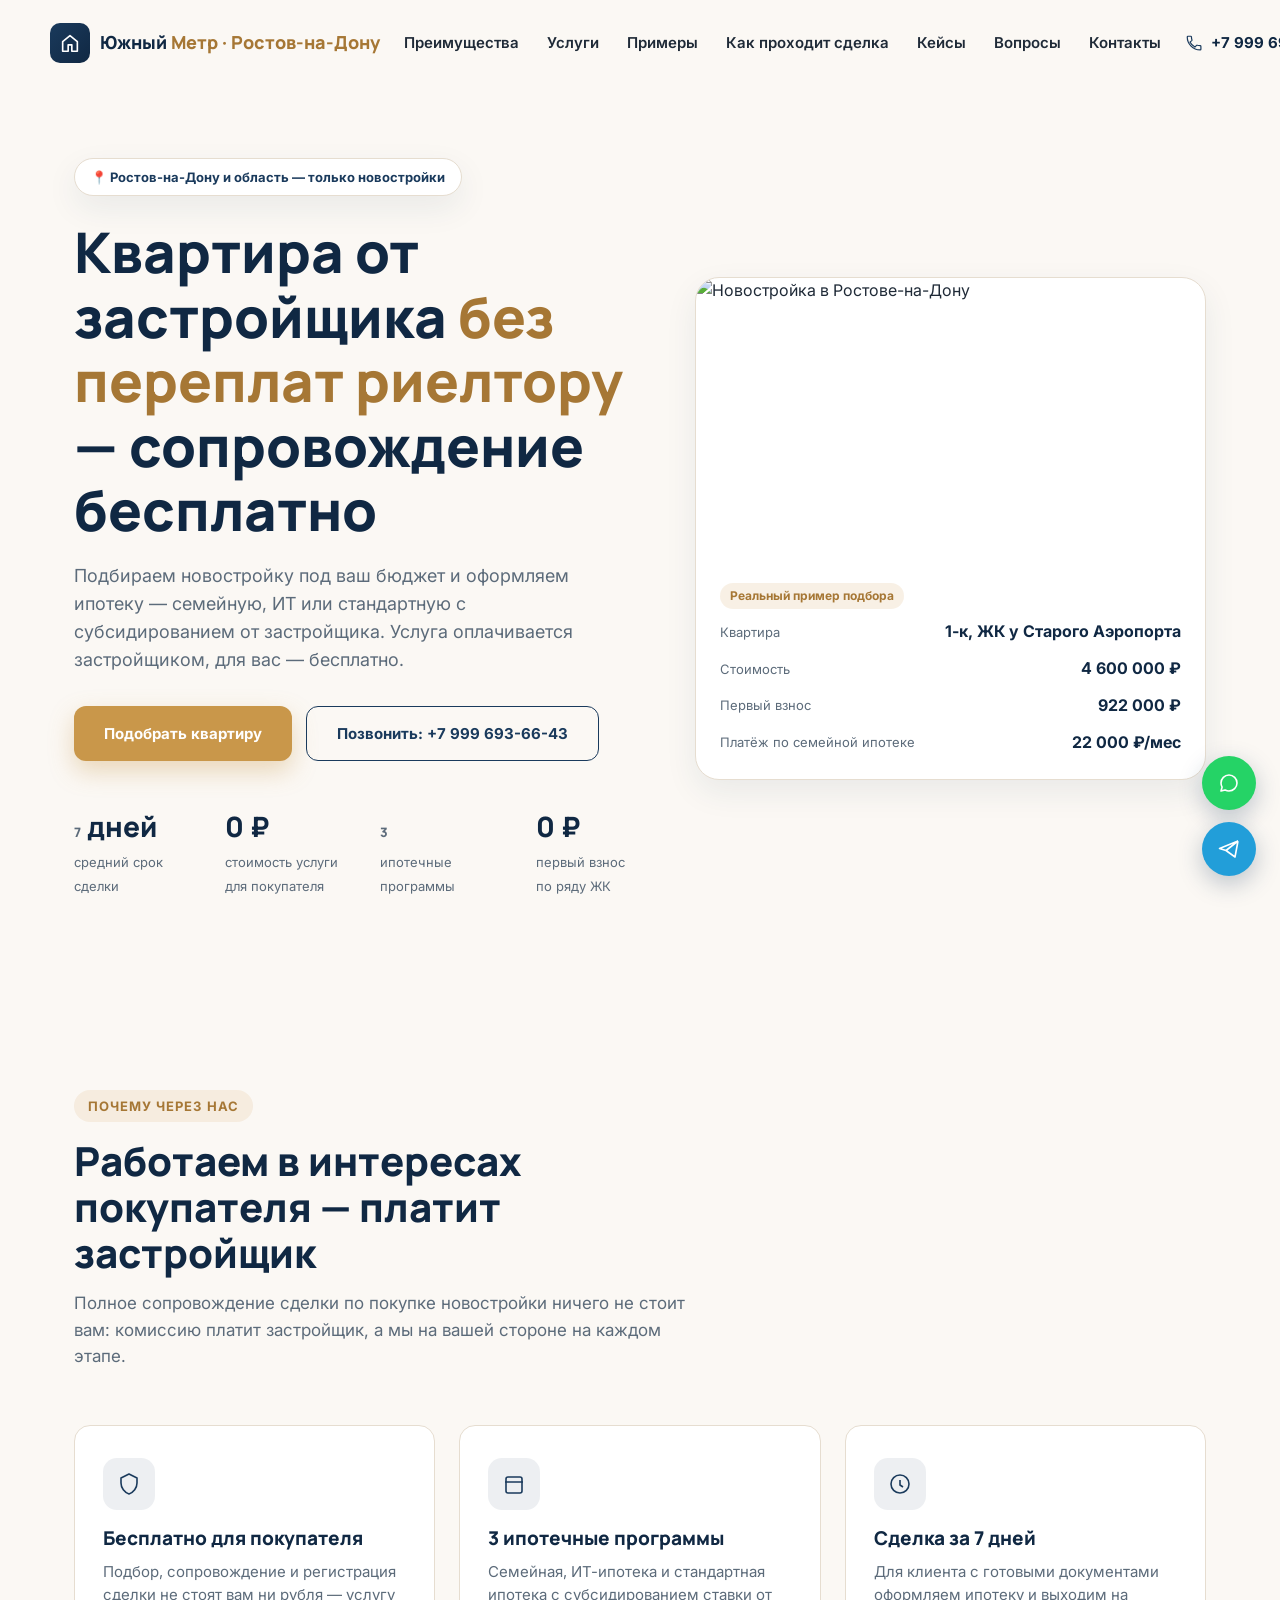
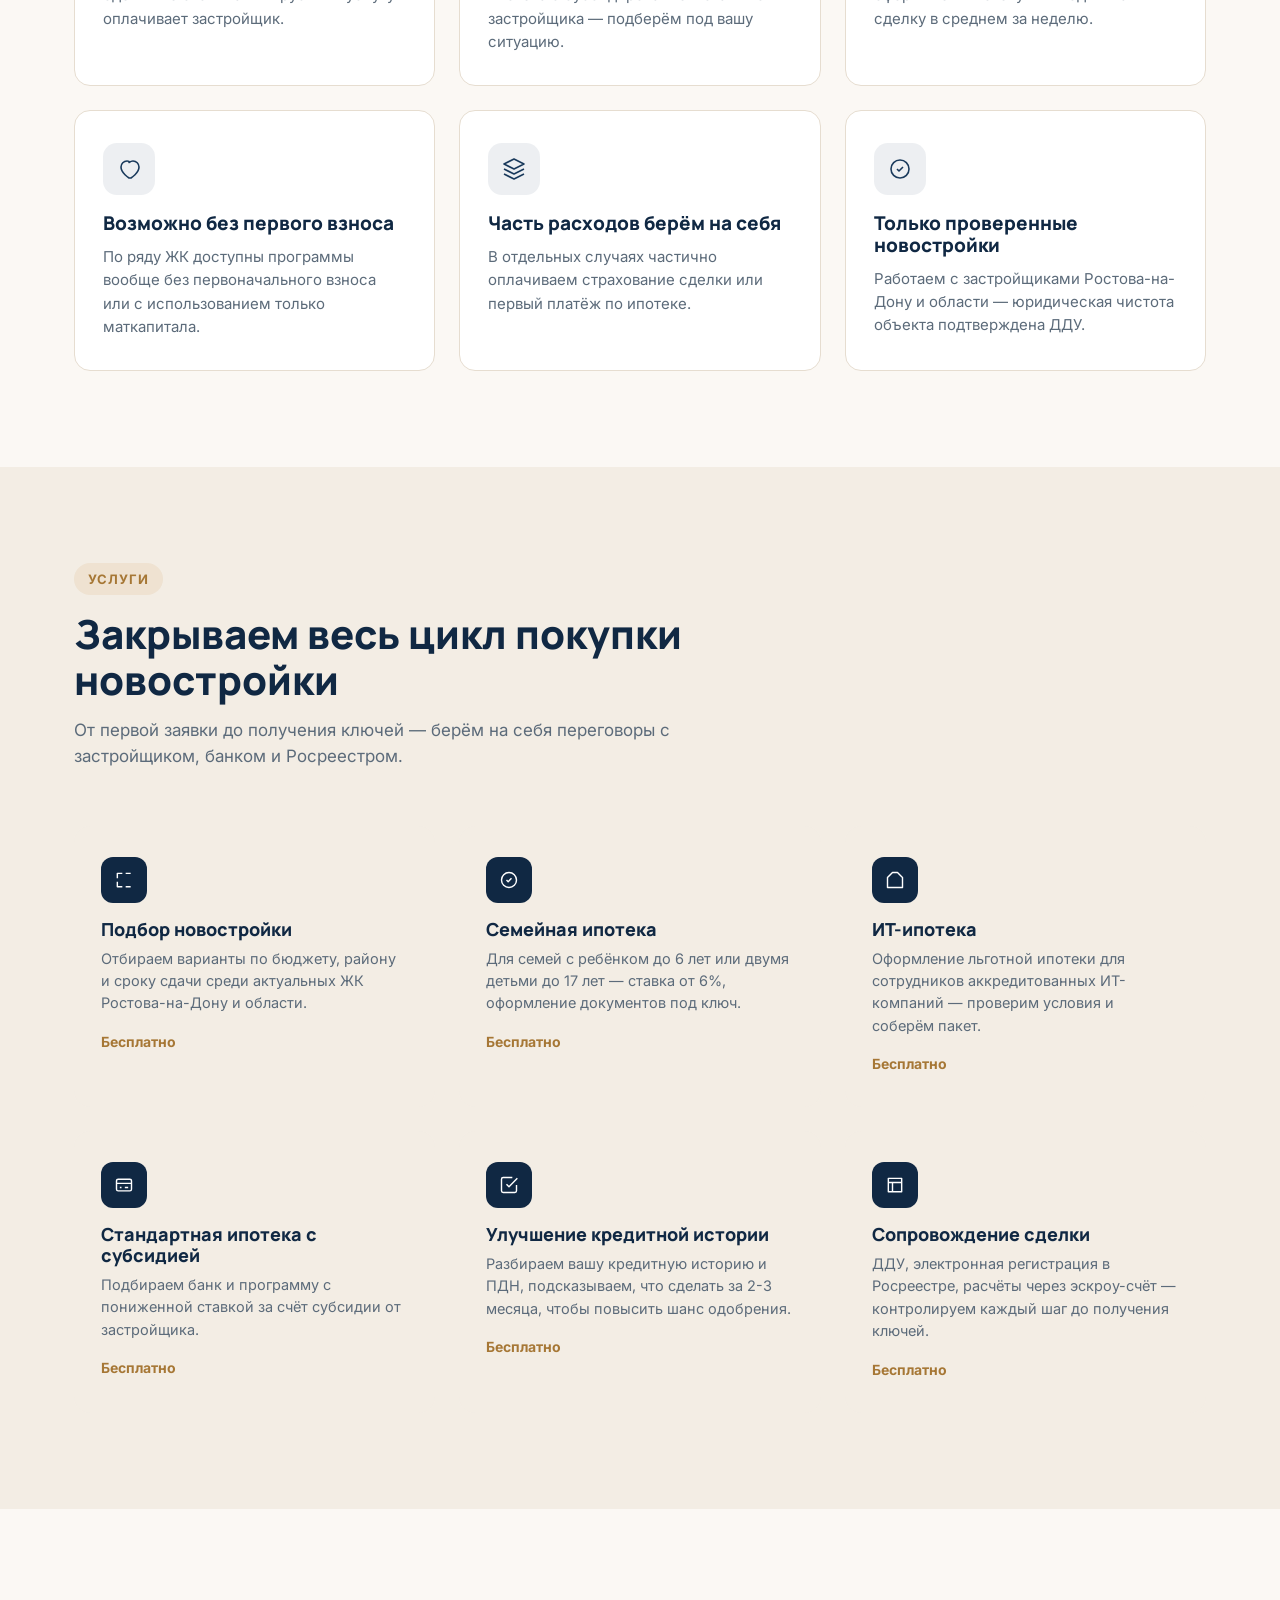
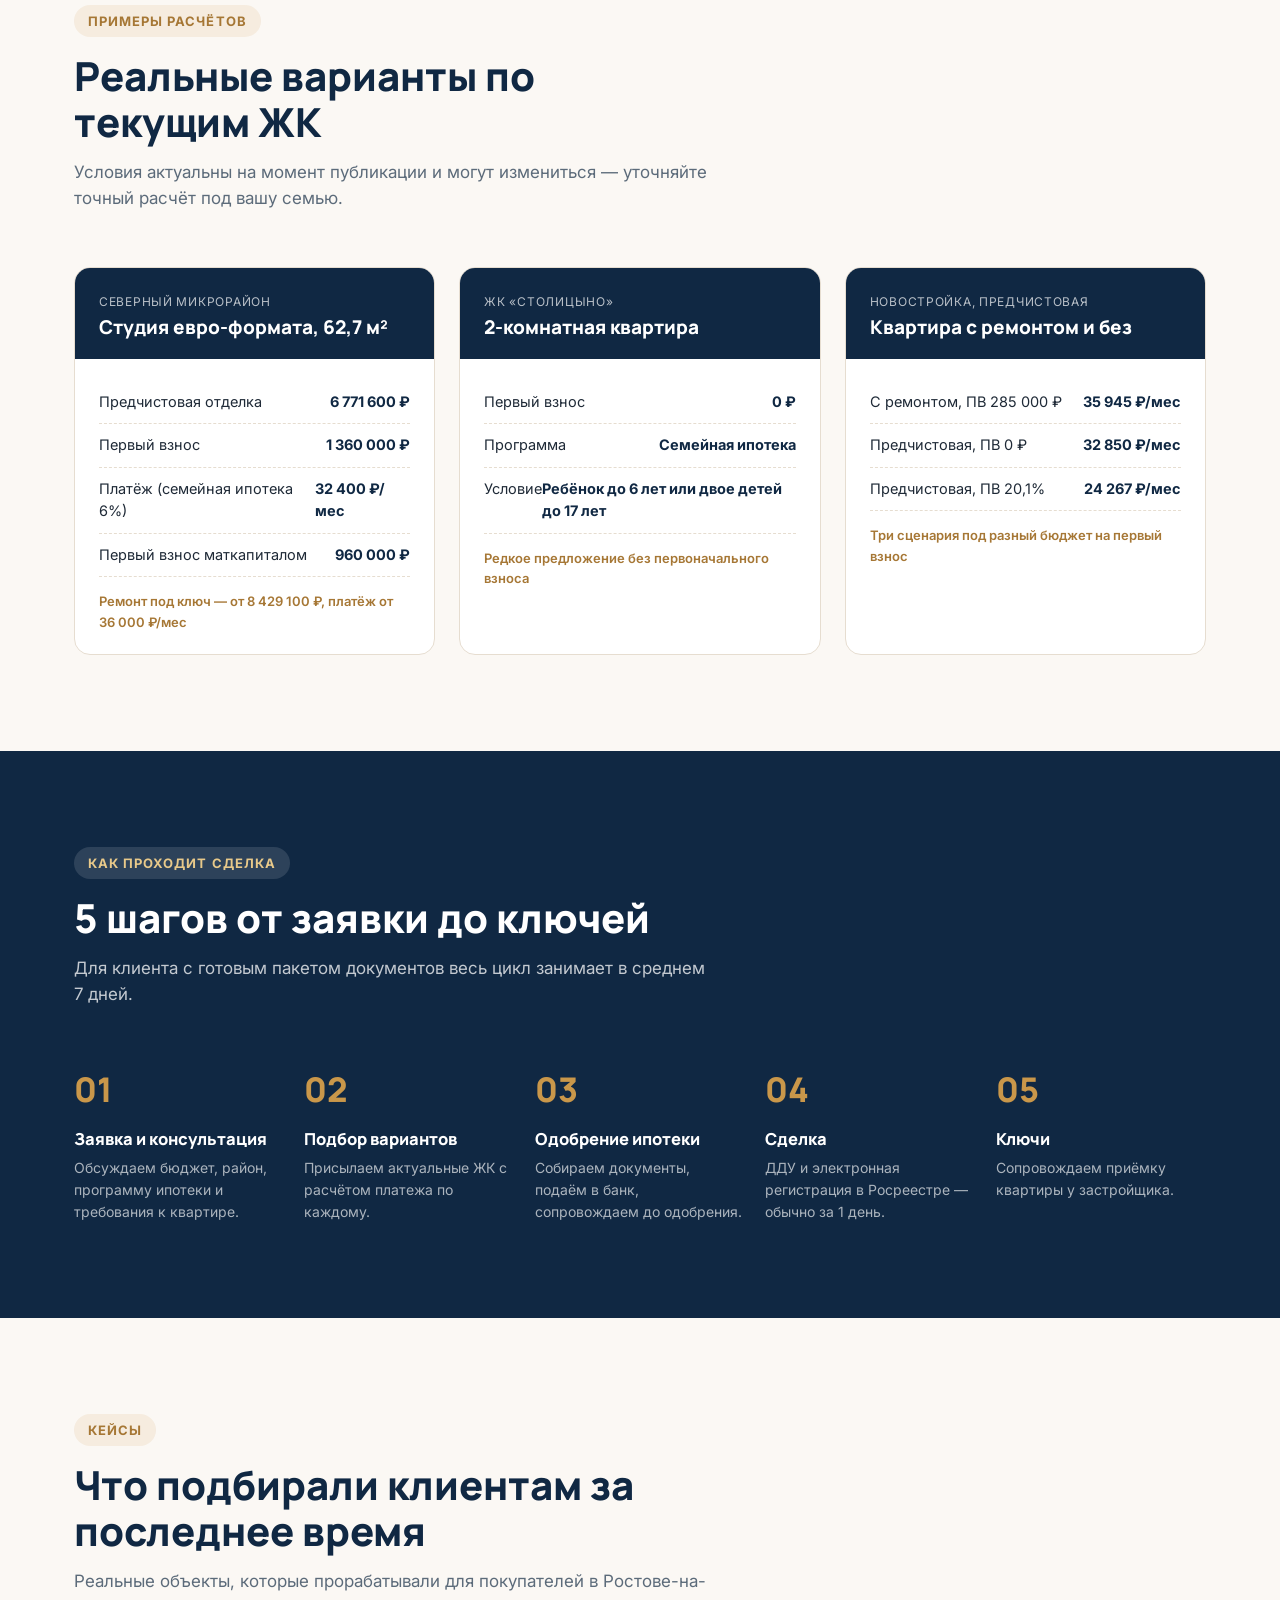
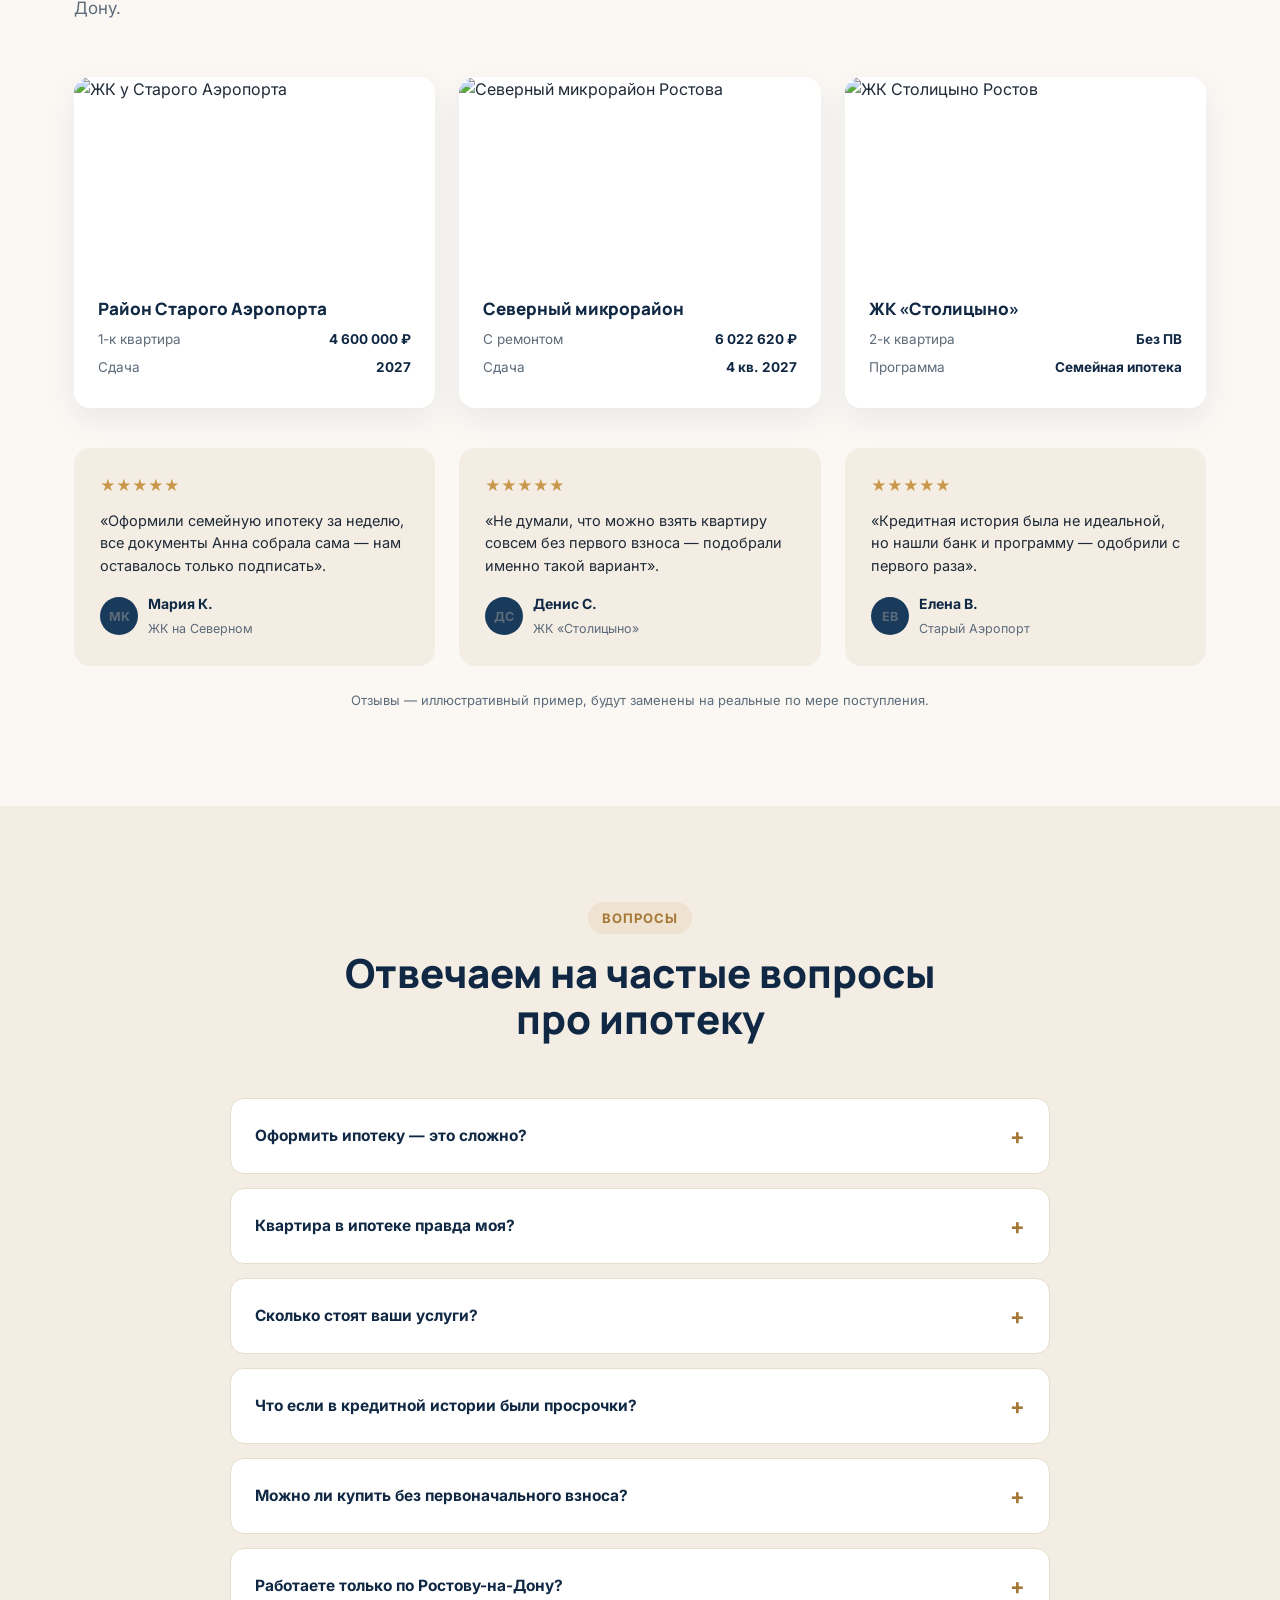
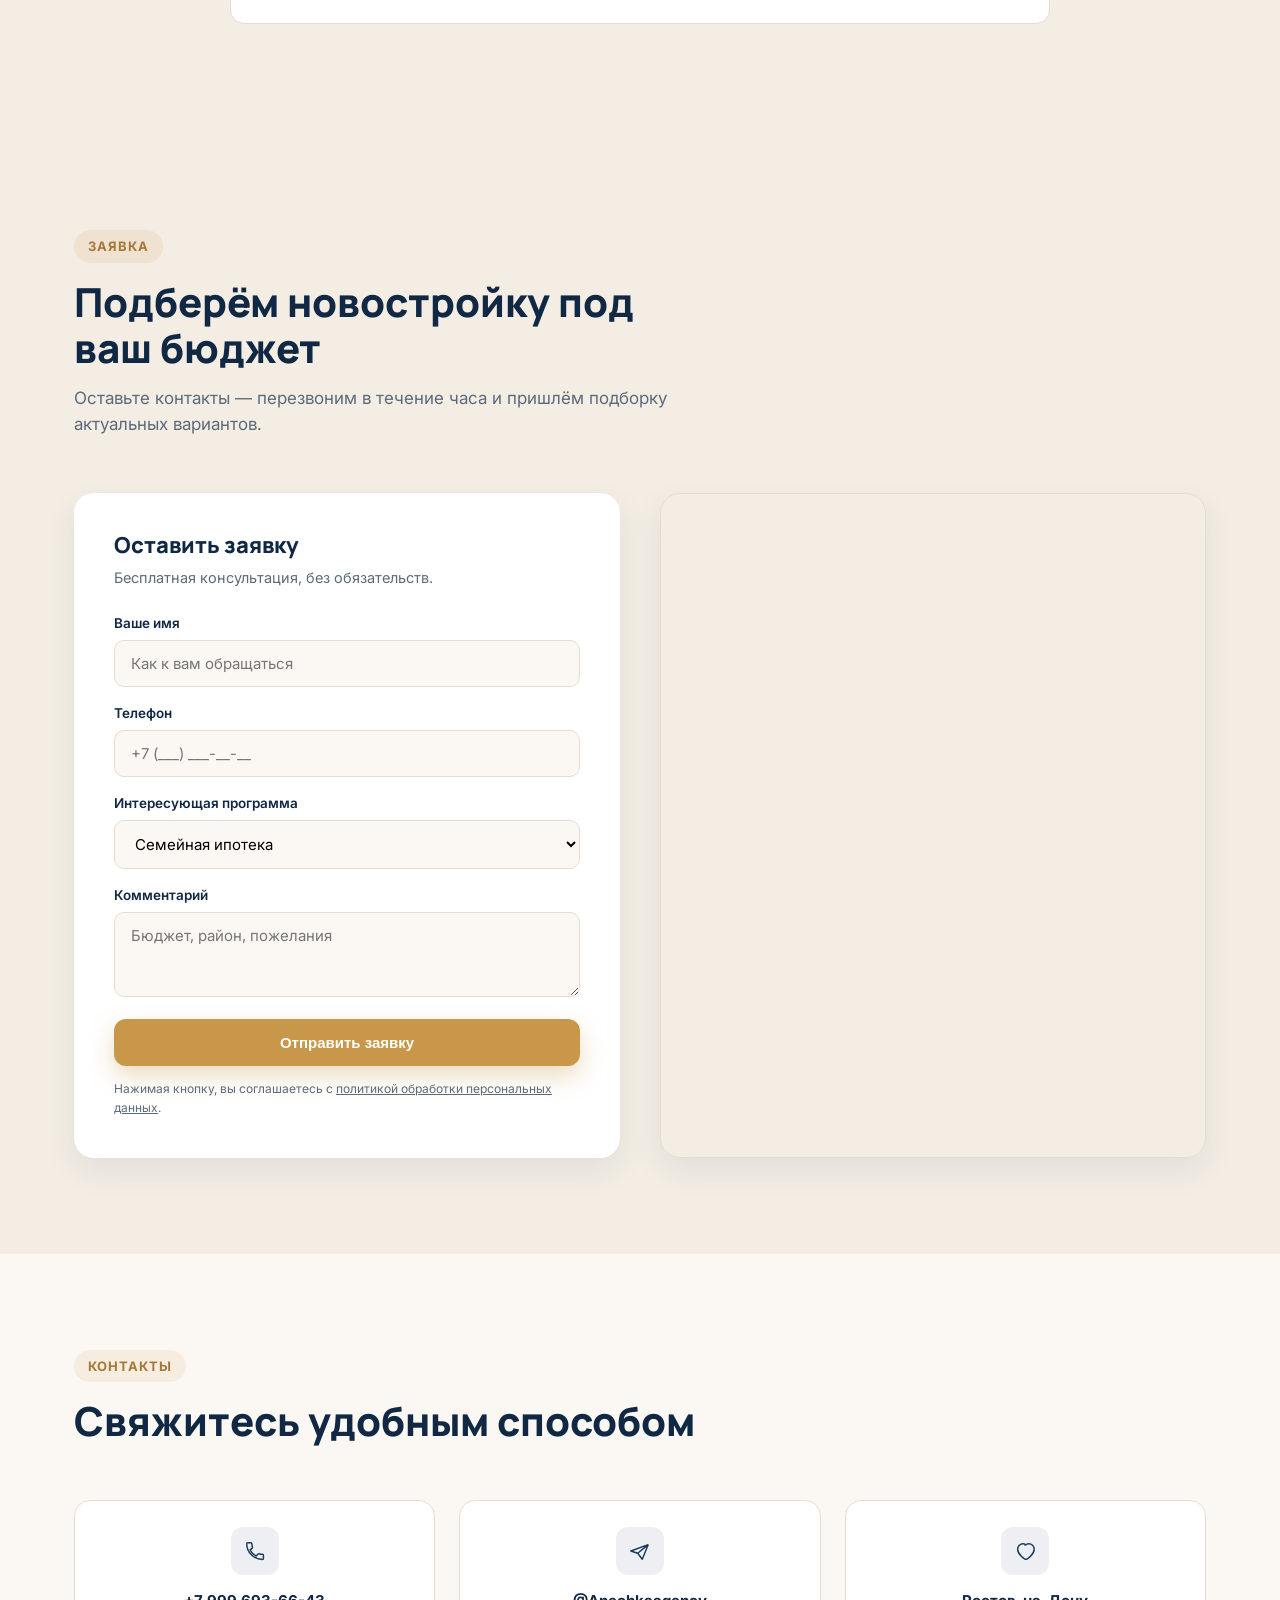
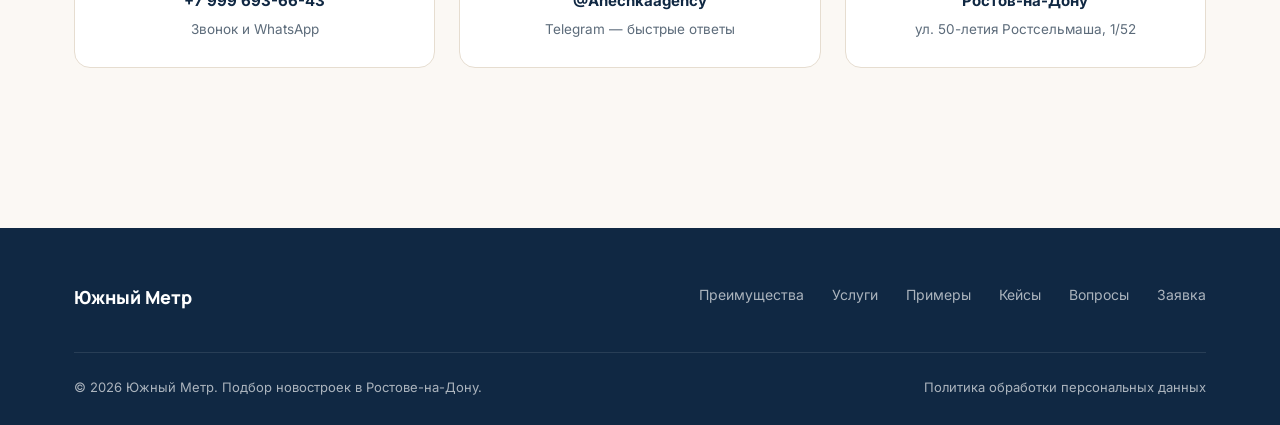
==== index.html @ 31204de6 "init: landing for Южный Метр" ====
<!DOCTYPE html>
<html lang="ru">
<head>
<meta charset="UTF-8">
<meta name="viewport" content="width=device-width, initial-scale=1.0">
<title>Южный Метр — новостройки в Ростове-на-Дону под ключ</title>
<meta name="description" content="Подбор квартир в новостройках Ростова-на-Дону. Семейная, ИТ и стандартная ипотека с субсидированием от застройщика. Сопровождение сделки бесплатно для покупателя.">
<link rel="preconnect" href="https://fonts.googleapis.com">
<link rel="preconnect" href="https://fonts.gstatic.com" crossorigin>
<link href="https://fonts.googleapis.com/css2?family=Inter:wght@400;500;600;700;800&family=Manrope:wght@500;600;700;800&display=swap" rel="stylesheet">
<link rel="stylesheet" href="styles.css">
</head>
<body>

<header class="header" id="header">
  <div class="container header__inner">
    <a href="#top" class="logo">
      <span class="logo__mark">
        <svg width="22" height="22" viewBox="0 0 24 24" fill="none"><path d="M4 21V10.5L12 4L20 10.5V21H14V14H10V21H4Z" stroke="#fff" stroke-width="1.8" stroke-linejoin="round"/></svg>
      </span>
      <span class="logo__text">Южный <span>Метр</span><span class="suffix"> · Ростов-на-Дону</span></span>
    </a>
    <nav class="nav" id="nav">
      <a href="#advantages">Преимущества</a>
      <a href="#services">Услуги</a>
      <a href="#calc">Примеры</a>
      <a href="#process">Как проходит сделка</a>
      <a href="#reviews">Кейсы</a>
      <a href="#faq">Вопросы</a>
      <a href="#contacts">Контакты</a>
    </nav>
    <div class="header__actions">
      <a href="tel:+79996936643" class="header__phone">
        <svg width="18" height="18" viewBox="0 0 24 24" fill="none"><path d="M6.6 10.8C8 13.6 10.4 16 13.2 17.4L15.4 15.2C15.7 14.9 16.1 14.8 16.5 15C17.7 15.4 19 15.6 20.2 15.6C20.8 15.6 21.2 16 21.2 16.6V20.2C21.2 20.8 20.8 21.2 20.2 21.2C10.7 21.2 3 13.5 3 4C3 3.4 3.4 3 4 3H7.6C8.2 3 8.6 3.4 8.6 4C8.6 5.2 8.8 6.5 9.2 7.7C9.3 8.1 9.2 8.5 9 8.8L6.6 10.8Z" stroke="#1a3a5c" stroke-width="1.6" stroke-linejoin="round"/></svg>
        <span class="txt">+7 999 693-66-43</span>
      </a>
      <a href="#lead-form" class="btn btn--primary">Оставить заявку</a>
      <button class="burger" id="burger" aria-label="Меню"><span></span><span></span><span></span></button>
    </div>
  </div>
</header>

<main id="top">

  <!-- HERO -->
  <section class="hero">
    <div class="container hero__inner">
      <div>
        <span class="hero__badge">📍 Ростов-на-Дону и область — только новостройки</span>
        <h1>Квартира от застройщика <em>без переплат риелтору</em> — сопровождение бесплатно</h1>
        <p class="lead">Подбираем новостройку под ваш бюджет и оформляем ипотеку — семейную, ИТ или стандартную с субсидированием от застройщика. Услуга оплачивается застройщиком, для вас — бесплатно.</p>
        <div class="hero__ctas">
          <a href="#lead-form" class="btn btn--primary">Подобрать квартиру</a>
          <a href="tel:+79996936643" class="btn btn--outline">Позвонить: +7 999 693-66-43</a>
        </div>
        <div class="hero__stats">
          <div class="hero__stat"><b><span data-target="7">0</span> дней</b><span>средний срок сделки</span></div>
          <div class="hero__stat"><b>0 ₽</b><span>стоимость услуги для покупателя</span></div>
          <div class="hero__stat"><b><span data-target="3">0</span></b><span>ипотечные программы</span></div>
          <div class="hero__stat"><b>0 ₽</b><span>первый взнос по ряду ЖК</span></div>
        </div>
      </div>
      <div class="hero__card">
        <img src="https://loremflickr.com/640/420/newbuilding,apartment,rostov?lock=1" alt="Новостройка в Ростове-на-Дону">
        <div class="hero__card-body">
          <span class="hero__card-tag">Реальный пример подбора</span>
          <div class="hero__card-row"><span class="label">Квартира</span><span class="value">1-к, ЖК у Старого Аэропорта</span></div>
          <div class="hero__card-row"><span class="label">Стоимость</span><span class="value">4 600 000 ₽</span></div>
          <div class="hero__card-row"><span class="label">Первый взнос</span><span class="value">922 000 ₽</span></div>
          <div class="hero__card-row"><span class="label">Платёж по семейной ипотеке</span><span class="value">22 000 ₽/мес</span></div>
        </div>
      </div>
    </div>
  </section>

  <!-- ADVANTAGES -->
  <section id="advantages">
    <div class="container">
      <div class="section__head">
        <span class="section__tag">Почему через нас</span>
        <h2>Работаем в интересах покупателя — платит застройщик</h2>
        <p>Полное сопровождение сделки по покупке новостройки ничего не стоит вам: комиссию платит застройщик, а мы на вашей стороне на каждом этапе.</p>
      </div>
      <div class="adv-grid">
        <div class="adv">
          <span class="adv__icon"><svg width="24" height="24" viewBox="0 0 24 24" fill="none"><path d="M12 2L4 6V11C4 16 7.5 20.5 12 22C16.5 20.5 20 16 20 11V6L12 2Z" stroke="#1a3a5c" stroke-width="1.6" stroke-linejoin="round"/></svg></span>
          <h3>Бесплатно для покупателя</h3>
          <p>Подбор, сопровождение и регистрация сделки не стоят вам ни рубля — услугу оплачивает застройщик.</p>
        </div>
        <div class="adv">
          <span class="adv__icon"><svg width="24" height="24" viewBox="0 0 24 24" fill="none"><path d="M3 10H21M6 21H18C19.1 21 20 20.1 20 19V7C20 5.9 19.1 5 18 5H6C4.9 5 4 5.9 4 7V19C4 20.1 4.9 21 6 21Z" stroke="#1a3a5c" stroke-width="1.6" stroke-linejoin="round"/></svg></span>
          <h3>3 ипотечные программы</h3>
          <p>Семейная, ИТ-ипотека и стандартная ипотека с субсидированием ставки от застройщика — подберём под вашу ситуацию.</p>
        </div>
        <div class="adv">
          <span class="adv__icon"><svg width="24" height="24" viewBox="0 0 24 24" fill="none"><path d="M12 8V13L15 15M21 12C21 16.97 16.97 21 12 21C7.03 21 3 16.97 3 12C3 7.03 7.03 3 12 3C16.97 3 21 7.03 21 12Z" stroke="#1a3a5c" stroke-width="1.6" stroke-linejoin="round"/></svg></span>
          <h3>Сделка за 7 дней</h3>
          <p>Для клиента с готовыми документами оформляем ипотеку и выходим на сделку в среднем за неделю.</p>
        </div>
        <div class="adv">
          <span class="adv__icon"><svg width="24" height="24" viewBox="0 0 24 24" fill="none"><path d="M12 21C12 21 4 16 4 10C4 6.7 6.7 4 10 4C11.5 4 12.8 4.7 12 5.5C13.2 4.7 14.5 4 16 4C19.3 4 22 6.7 22 10C22 16 14 21 14 21H12Z" stroke="#1a3a5c" stroke-width="1.6" stroke-linejoin="round"/></svg></span>
          <h3>Возможно без первого взноса</h3>
          <p>По ряду ЖК доступны программы вообще без первоначального взноса или с использованием только маткапитала.</p>
        </div>
        <div class="adv">
          <span class="adv__icon"><svg width="24" height="24" viewBox="0 0 24 24" fill="none"><path d="M12 2L2 7L12 12L22 7L12 2Z" stroke="#1a3a5c" stroke-width="1.6" stroke-linejoin="round"/><path d="M2 17L12 22L22 17M2 12L12 17L22 12" stroke="#1a3a5c" stroke-width="1.6" stroke-linejoin="round"/></svg></span>
          <h3>Часть расходов берём на себя</h3>
          <p>В отдельных случаях частично оплачиваем страхование сделки или первый платёж по ипотеке.</p>
        </div>
        <div class="adv">
          <span class="adv__icon"><svg width="24" height="24" viewBox="0 0 24 24" fill="none"><path d="M9 12L11 14L15 10M21 12C21 16.97 16.97 21 12 21C7.03 21 3 16.97 3 12C3 7.03 7.03 3 12 3C16.97 3 21 7.03 21 12Z" stroke="#1a3a5c" stroke-width="1.6" stroke-linejoin="round"/></svg></span>
          <h3>Только проверенные новостройки</h3>
          <p>Работаем с застройщиками Ростова-на-Дону и области — юридическая чистота объекта подтверждена ДДУ.</p>
        </div>
      </div>
    </div>
  </section>

  <!-- SERVICES -->
  <section id="services" style="background:var(--clr-bg-alt)">
    <div class="container">
      <div class="section__head">
        <span class="section__tag">Услуги</span>
        <h2>Закрываем весь цикл покупки новостройки</h2>
        <p>От первой заявки до получения ключей — берём на себя переговоры с застройщиком, банком и Росреестром.</p>
      </div>
      <div class="srv-grid">
        <div class="srv">
          <span class="srv__icon"><svg width="20" height="20" viewBox="0 0 24 24" fill="none"><path d="M10 4H4V10M20 4H14M20 20H14M4 14V20H10" stroke="#fff" stroke-width="1.7" stroke-linejoin="round"/></svg></span>
          <h3>Подбор новостройки</h3>
          <p>Отбираем варианты по бюджету, району и сроку сдачи среди актуальных ЖК Ростова-на-Дону и области.</p>
          <span class="srv__price">Бесплатно</span>
        </div>
        <div class="srv">
          <span class="srv__icon"><svg width="20" height="20" viewBox="0 0 24 24" fill="none"><path d="M12 21C16.97 21 21 16.97 21 12C21 7.03 16.97 3 12 3C7.03 3 3 7.03 3 12C3 16.97 7.03 21 12 21Z" stroke="#fff" stroke-width="1.7"/><path d="M9 12L11 14L15 10" stroke="#fff" stroke-width="1.7" stroke-linejoin="round"/></svg></span>
          <h3>Семейная ипотека</h3>
          <p>Для семей с ребёнком до 6 лет или двумя детьми до 17 лет — ставка от 6%, оформление документов под ключ.</p>
          <span class="srv__price">Бесплатно</span>
        </div>
        <div class="srv">
          <span class="srv__icon"><svg width="20" height="20" viewBox="0 0 24 24" fill="none"><path d="M9 3H15L21 9V21H3V9L9 3Z" stroke="#fff" stroke-width="1.7" stroke-linejoin="round"/></svg></span>
          <h3>ИТ-ипотека</h3>
          <p>Оформление льготной ипотеки для сотрудников аккредитованных ИТ-компаний — проверим условия и соберём пакет.</p>
          <span class="srv__price">Бесплатно</span>
        </div>
        <div class="srv">
          <span class="srv__icon"><svg width="20" height="20" viewBox="0 0 24 24" fill="none"><path d="M3 10H21M7 15H9M13 15H17M5 5H19C20.1 5 21 5.9 21 7V17C21 18.1 20.1 19 19 19H5C3.9 19 3 18.1 3 17V7C3 5.9 3.9 5 5 5Z" stroke="#fff" stroke-width="1.7" stroke-linejoin="round"/></svg></span>
          <h3>Стандартная ипотека с субсидией</h3>
          <p>Подбираем банк и программу с пониженной ставкой за счёт субсидии от застройщика.</p>
          <span class="srv__price">Бесплатно</span>
        </div>
        <div class="srv">
          <span class="srv__icon"><svg width="20" height="20" viewBox="0 0 24 24" fill="none"><path d="M9 11L12 14L22 4M21 12V19C21 20.1 20.1 21 19 21H5C3.9 21 3 20.1 3 19V5C3 3.9 3.9 3 5 3H16" stroke="#fff" stroke-width="1.7" stroke-linejoin="round"/></svg></span>
          <h3>Улучшение кредитной истории</h3>
          <p>Разбираем вашу кредитную историю и ПДН, подсказываем, что сделать за 2-3 месяца, чтобы повысить шанс одобрения.</p>
          <span class="srv__price">Бесплатно</span>
        </div>
        <div class="srv">
          <span class="srv__icon"><svg width="20" height="20" viewBox="0 0 24 24" fill="none"><path d="M4 4H20V20H4V4Z" stroke="#fff" stroke-width="1.7" stroke-linejoin="round"/><path d="M4 9H20M9 9V20" stroke="#fff" stroke-width="1.7"/></svg></span>
          <h3>Сопровождение сделки</h3>
          <p>ДДУ, электронная регистрация в Росреестре, расчёты через эскроу-счёт — контролируем каждый шаг до получения ключей.</p>
          <span class="srv__price">Бесплатно</span>
        </div>
      </div>
    </div>
  </section>

  <!-- CALC / REAL EXAMPLES -->
  <section id="calc">
    <div class="container">
      <div class="section__head">
        <span class="section__tag">Примеры расчётов</span>
        <h2>Реальные варианты по текущим ЖК</h2>
        <p>Условия актуальны на момент публикации и могут измениться — уточняйте точный расчёт под вашу семью.</p>
      </div>
      <div class="calc-grid">
        <div class="calc">
          <div class="calc__head"><span>Северный микрорайон</span><h3>Студия евро-формата, 62,7 м²</h3></div>
          <div class="calc__body">
            <div class="calc__row"><span>Предчистовая отделка</span><b>6 771 600 ₽</b></div>
            <div class="calc__row"><span>Первый взнос</span><b>1 360 000 ₽</b></div>
            <div class="calc__row"><span>Платёж (семейная ипотека 6%)</span><b>32 400 ₽/мес</b></div>
            <div class="calc__row"><span>Первый взнос маткапиталом</span><b>960 000 ₽</b></div>
            <div class="calc__note">Ремонт под ключ — от 8 429 100 ₽, платёж от 36 000 ₽/мес</div>
          </div>
        </div>
        <div class="calc">
          <div class="calc__head"><span>ЖК «Столицыно»</span><h3>2-комнатная квартира</h3></div>
          <div class="calc__body">
            <div class="calc__row"><span>Первый взнос</span><b>0 ₽</b></div>
            <div class="calc__row"><span>Программа</span><b>Семейная ипотека</b></div>
            <div class="calc__row"><span>Условие</span><b>Ребёнок до 6 лет или двое детей до 17 лет</b></div>
            <div class="calc__note">Редкое предложение без первоначального взноса</div>
          </div>
        </div>
        <div class="calc">
          <div class="calc__head"><span>Новостройка, предчистовая</span><h3>Квартира с ремонтом и без</h3></div>
          <div class="calc__body">
            <div class="calc__row"><span>С ремонтом, ПВ 285 000 ₽</span><b>35 945 ₽/мес</b></div>
            <div class="calc__row"><span>Предчистовая, ПВ 0 ₽</span><b>32 850 ₽/мес</b></div>
            <div class="calc__row"><span>Предчистовая, ПВ 20,1%</span><b>24 267 ₽/мес</b></div>
            <div class="calc__note">Три сценария под разный бюджет на первый взнос</div>
          </div>
        </div>
      </div>
    </div>
  </section>

  <!-- PROCESS -->
  <section id="process" class="process">
    <div class="container">
      <div class="section__head">
        <span class="section__tag">Как проходит сделка</span>
        <h2>5 шагов от заявки до ключей</h2>
        <p>Для клиента с готовым пакетом документов весь цикл занимает в среднем 7 дней.</p>
      </div>
      <div class="steps">
        <div class="step"><div class="step__num">01</div><h3>Заявка и консультация</h3><p>Обсуждаем бюджет, район, программу ипотеки и требования к квартире.</p></div>
        <div class="step"><div class="step__num">02</div><h3>Подбор вариантов</h3><p>Присылаем актуальные ЖК с расчётом платежа по каждому.</p></div>
        <div class="step"><div class="step__num">03</div><h3>Одобрение ипотеки</h3><p>Собираем документы, подаём в банк, сопровождаем до одобрения.</p></div>
        <div class="step"><div class="step__num">04</div><h3>Сделка</h3><p>ДДУ и электронная регистрация в Росреестре — обычно за 1 день.</p></div>
        <div class="step"><div class="step__num">05</div><h3>Ключи</h3><p>Сопровождаем приёмку квартиры у застройщика.</p></div>
      </div>
    </div>
  </section>

  <!-- CASES / REVIEWS -->
  <section id="reviews">
    <div class="container">
      <div class="section__head">
        <span class="section__tag">Кейсы</span>
        <h2>Что подбирали клиентам за последнее время</h2>
        <p>Реальные объекты, которые прорабатывали для покупателей в Ростове-на-Дону.</p>
      </div>
      <div class="objects-grid">
        <div class="object">
          <img src="https://loremflickr.com/480/320/apartment,building,city?lock=11" alt="ЖК у Старого Аэропорта">
          <div class="object__body">
            <h3>Район Старого Аэропорта</h3>
            <div class="object__meta"><span>1-к квартира</span><b>4 600 000 ₽</b></div>
            <div class="object__meta"><span>Сдача</span><b>2027</b></div>
          </div>
        </div>
        <div class="object">
          <img src="https://loremflickr.com/480/320/apartment,newbuilding?lock=12" alt="Северный микрорайон Ростова">
          <div class="object__body">
            <h3>Северный микрорайон</h3>
            <div class="object__meta"><span>С ремонтом</span><b>6 022 620 ₽</b></div>
            <div class="object__meta"><span>Сдача</span><b>4 кв. 2027</b></div>
          </div>
        </div>
        <div class="object">
          <img src="https://loremflickr.com/480/320/apartment,interior,modern?lock=13" alt="ЖК Столицыно Ростов">
          <div class="object__body">
            <h3>ЖК «Столицыно»</h3>
            <div class="object__meta"><span>2-к квартира</span><b>Без ПВ</b></div>
            <div class="object__meta"><span>Программа</span><b>Семейная ипотека</b></div>
          </div>
        </div>
      </div>
      <div class="reviews-grid">
        <div class="review">
          <div class="review__stars">★★★★★</div>
          <p>«Оформили семейную ипотеку за неделю, все документы Анна собрала сама — нам оставалось только подписать».</p>
          <div class="review__author"><span class="review__avatar">МК</span><div><b>Мария К.</b><span>ЖК на Северном</span></div></div>
        </div>
        <div class="review">
          <div class="review__stars">★★★★★</div>
          <p>«Не думали, что можно взять квартиру совсем без первого взноса — подобрали именно такой вариант».</p>
          <div class="review__author"><span class="review__avatar">ДС</span><div><b>Денис С.</b><span>ЖК «Столицыно»</span></div></div>
        </div>
        <div class="review">
          <div class="review__stars">★★★★★</div>
          <p>«Кредитная история была не идеальной, но нашли банк и программу — одобрили с первого раза».</p>
          <div class="review__author"><span class="review__avatar">ЕВ</span><div><b>Елена В.</b><span>Старый Аэропорт</span></div></div>
        </div>
      </div>
      <p style="text-align:center; font-size:13px; color:var(--clr-text-muted); margin-top:24px;">Отзывы — иллюстративный пример, будут заменены на реальные по мере поступления.</p>
    </div>
  </section>

  <!-- FAQ -->
  <section id="faq" style="background:var(--clr-bg-alt)">
    <div class="container">
      <div class="section__head" style="margin-left:auto;margin-right:auto;text-align:center;">
        <span class="section__tag">Вопросы</span>
        <h2>Отвечаем на частые вопросы про ипотеку</h2>
      </div>
      <div class="faq">
        <details class="faq__item">
          <summary>Оформить ипотеку — это сложно?</summary>
          <p>Нет. Заявку можно подать удалённо, а саму сделку провести в электронной форме — весь процесс сопровождаем от начала до конца.</p>
        </details>
        <details class="faq__item">
          <summary>Квартира в ипотеке правда моя?</summary>
          <p>Да, вы становитесь собственником сразу после регистрации — квартира лишь находится в залоге у банка до полного погашения долга. Можно прописаться и сдавать в аренду.</p>
        </details>
        <details class="faq__item">
          <summary>Сколько стоят ваши услуги?</summary>
          <p>Для покупателя весь цикл сделки — подбор, ипотека, сопровождение — бесплатен. Нашу работу оплачивает застройщик.</p>
        </details>
        <details class="faq__item">
          <summary>Что если в кредитной истории были просрочки?</summary>
          <p>Разберём вашу ситуацию: показатель долговой нагрузки, баллы в бюро кредитных историй, подскажем, что можно улучшить за 2-3 месяца, и подберём банк и программу под ваш профиль.</p>
        </details>
        <details class="faq__item">
          <summary>Можно ли купить без первоначального взноса?</summary>
          <p>По ряду ЖК — да, действуют акции с нулевым или минимальным первым взносом, а также программы под материнский капитал.</p>
        </details>
        <details class="faq__item">
          <summary>Работаете только по Ростову-на-Дону?</summary>
          <p>Основной фокус — Ростов-на-Дону, также берём в работу заявки по Ростовской области.</p>
        </details>
      </div>
    </div>
  </section>

  <!-- FORM + MAP -->
  <section id="lead-form" class="form-section">
    <div class="container">
      <div class="section__head">
        <span class="section__tag">Заявка</span>
        <h2>Подберём новостройку под ваш бюджет</h2>
        <p>Оставьте контакты — перезвоним в течение часа и пришлём подборку актуальных вариантов.</p>
      </div>
      <div class="form-grid">
        <form class="form leadForm" id="leadForm">
          <h3>Оставить заявку</h3>
          <p>Бесплатная консультация, без обязательств.</p>
          <input type="text" name="_gotcha" style="display:none" tabindex="-1" autocomplete="off">
          <div class="field">
            <label for="f-name">Ваше имя</label>
            <input type="text" id="f-name" name="name" placeholder="Как к вам обращаться" required>
          </div>
          <div class="field">
            <label for="f-phone">Телефон</label>
            <input type="tel" id="f-phone" name="phone" placeholder="+7 (___) ___-__-__" required>
          </div>
          <div class="field">
            <label for="f-program">Интересующая программа</label>
            <select id="f-program" name="program">
              <option>Семейная ипотека</option>
              <option>ИТ-ипотека</option>
              <option>Стандартная ипотека с субсидией</option>
              <option>Без первоначального взноса</option>
              <option>Ещё не определился(-лась)</option>
            </select>
          </div>
          <div class="field">
            <label for="f-comment">Комментарий</label>
            <textarea id="f-comment" name="comment" rows="3" placeholder="Бюджет, район, пожелания"></textarea>
          </div>
          <button type="submit" class="btn btn--primary btn--block">Отправить заявку</button>
          <small>Нажимая кнопку, вы соглашаетесь с <a href="privacy.html" style="text-decoration:underline">политикой обработки персональных данных</a>.</small>
        </form>
        <div class="map-wrap">
          <iframe src="https://yandex.ru/map-widget/v1/?text=Ростов-на-Дону%2C%20улица%2050-летия%20Ростсельмаша%2C%201%2F52" allowfullscreen></iframe>
        </div>
      </div>
    </div>
  </section>

  <!-- CONTACTS -->
  <section id="contacts">
    <div class="container">
      <div class="section__head">
        <span class="section__tag">Контакты</span>
        <h2>Свяжитесь удобным способом</h2>
      </div>
      <div class="contacts-grid">
        <div class="contact-card">
          <span class="contact-card__icon"><svg width="22" height="22" viewBox="0 0 24 24" fill="none"><path d="M6.6 10.8C8 13.6 10.4 16 13.2 17.4L15.4 15.2C15.7 14.9 16.1 14.8 16.5 15C17.7 15.4 19 15.6 20.2 15.6C20.8 15.6 21.2 16 21.2 16.6V20.2C21.2 20.8 20.8 21.2 20.2 21.2C10.7 21.2 3 13.5 3 4C3 3.4 3.4 3 4 3H7.6C8.2 3 8.6 3.4 8.6 4C8.6 5.2 8.8 6.5 9.2 7.7C9.3 8.1 9.2 8.5 9 8.8L6.6 10.8Z" stroke="#1a3a5c" stroke-width="1.6" stroke-linejoin="round"/></svg></span>
          <b>+7 999 693-66-43</b>
          <span>Звонок и WhatsApp</span>
        </div>
        <div class="contact-card">
          <span class="contact-card__icon"><svg width="22" height="22" viewBox="0 0 24 24" fill="none"><path d="M21 5L2 12L9.5 14.5M21 5L14.5 21L9.5 14.5M21 5L9.5 14.5" stroke="#1a3a5c" stroke-width="1.6" stroke-linejoin="round"/></svg></span>
          <b>@Anechkaagency</b>
          <span>Telegram — быстрые ответы</span>
        </div>
        <div class="contact-card">
          <span class="contact-card__icon"><svg width="22" height="22" viewBox="0 0 24 24" fill="none"><path d="M12 21C12 21 4 16 4 10C4 6.7 6.7 4 10 4C11.5 4 12.8 4.7 12 5.5C13.2 4.7 14.5 4 16 4C19.3 4 22 6.7 22 10C22 16 14 21 14 21H12Z" stroke="#1a3a5c" stroke-width="1.6" stroke-linejoin="round"/></svg></span>
          <b>Ростов-на-Дону</b>
          <span>ул. 50-летия Ростсельмаша, 1/52</span>
        </div>
      </div>
    </div>
  </section>

</main>

<footer class="footer">
  <div class="container">
    <div class="footer__top">
      <a href="#top" class="logo"><span class="logo__text">Южный Метр</span></a>
      <nav class="footer__nav">
        <a href="#advantages">Преимущества</a>
        <a href="#services">Услуги</a>
        <a href="#calc">Примеры</a>
        <a href="#reviews">Кейсы</a>
        <a href="#faq">Вопросы</a>
        <a href="#lead-form">Заявка</a>
      </nav>
    </div>
    <div class="footer__bottom">
      <span>© <span id="year"></span> Южный Метр. Подбор новостроек в Ростове-на-Дону.</span>
      <a href="privacy.html">Политика обработки персональных данных</a>
    </div>
  </div>
</footer>

<div class="fab">
  <a href="https://wa.me/79996936643" target="_blank" rel="noopener" class="fab__wa" aria-label="WhatsApp"><svg width="24" height="24" viewBox="0 0 24 24" fill="none"><path d="M20 12C20 16.4 16.4 20 12 20C10.6 20 9.3 19.6 8.1 19L4 20L5.1 16.1C4.4 14.9 4 13.5 4 12C4 7.6 7.6 4 12 4C16.4 4 20 7.6 20 12Z" stroke="#fff" stroke-width="1.6" stroke-linejoin="round"/></svg></a>
  <a href="https://t.me/Anechkaagency" target="_blank" rel="noopener" class="fab__tg" aria-label="Telegram"><svg width="24" height="24" viewBox="0 0 24 24" fill="none"><path d="M21 4L2.5 11.5L9 13.5M21 4L18 20L9 13.5M21 4L9 13.5" stroke="#fff" stroke-width="1.6" stroke-linejoin="round"/></svg></a>
</div>

<script src="script.js"></script>
</body>
</html>
---- styles.css ----
:root {
  --clr-bg: #fbf8f4;
  --clr-bg-alt: #f3ede4;
  --clr-surface: #ffffff;
  --clr-navy: #1a3a5c;
  --clr-navy-dark: #102843;
  --clr-gold: #c9974a;
  --clr-gold-dark: #a67735;
  --clr-text: #1f2a37;
  --clr-text-muted: #5c6b7a;
  --clr-border: #e6ddd0;
  --radius: 16px;
  --shadow: 0 12px 32px rgba(26, 58, 92, 0.08);
  --font-head: 'Manrope', sans-serif;
  --font-body: 'Inter', sans-serif;
}

* { box-sizing: border-box; margin: 0; padding: 0; }
html { scroll-behavior: smooth; }
body {
  font-family: var(--font-body);
  background: var(--clr-bg);
  color: var(--clr-text);
  line-height: 1.55;
  -webkit-font-smoothing: antialiased;
}
img { max-width: 100%; display: block; }
a { color: inherit; text-decoration: none; }
ul { list-style: none; }
h1, h2, h3, h4 { font-family: var(--font-head); font-weight: 800; color: var(--clr-navy-dark); line-height: 1.15; }
.container { max-width: 1180px; margin: 0 auto; padding: 0 24px; }
section { padding: 96px 0; }
.section__tag {
  display: inline-block;
  font-size: 13px;
  font-weight: 700;
  letter-spacing: 0.08em;
  text-transform: uppercase;
  color: var(--clr-gold-dark);
  background: rgba(201, 151, 74, 0.12);
  padding: 6px 14px;
  border-radius: 999px;
  margin-bottom: 16px;
}
.section__head { max-width: 640px; margin-bottom: 56px; }
.section__head h2 { font-size: clamp(28px, 3.4vw, 40px); margin-bottom: 14px; }
.section__head p { color: var(--clr-text-muted); font-size: 17px; }
.btn {
  display: inline-flex;
  align-items: center;
  justify-content: center;
  gap: 8px;
  padding: 15px 30px;
  border-radius: 12px;
  font-weight: 700;
  font-size: 15px;
  cursor: pointer;
  border: none;
  transition: transform 0.15s ease, box-shadow 0.15s ease, background 0.15s ease;
  white-space: nowrap;
}
.btn--primary { background: var(--clr-gold); color: #fff; box-shadow: 0 10px 24px rgba(201, 151, 74, 0.35); }
.btn--primary:hover { background: var(--clr-gold-dark); transform: translateY(-2px); }
.btn--outline { background: transparent; color: var(--clr-navy); border: 1.5px solid var(--clr-navy); }
.btn--outline:hover { background: var(--clr-navy); color: #fff; }
.btn--block { width: 100%; }

/* ===== HEADER ===== */
.header {
  position: sticky;
  top: 0;
  z-index: 100;
  background: rgba(251, 248, 244, 0.9);
  backdrop-filter: blur(10px);
  border-bottom: 1px solid transparent;
  transition: border-color 0.2s ease, box-shadow 0.2s ease;
}
.header.scrolled { border-color: var(--clr-border); box-shadow: 0 4px 20px rgba(26,58,92,0.06); }
.header__inner {
  display: flex;
  align-items: center;
  justify-content: space-between;
  gap: 24px;
  min-width: 0;
  padding: 16px 0;
}
.logo { display: flex; align-items: center; gap: 10px; flex-shrink: 0; }
.logo__mark {
  width: 40px; height: 40px; border-radius: 10px;
  background: linear-gradient(135deg, var(--clr-navy), var(--clr-navy-dark));
  display: flex; align-items: center; justify-content: center;
  flex-shrink: 0;
}
.logo__text { font-family: var(--font-head); font-weight: 800; font-size: 18px; color: var(--clr-navy-dark); }
.logo__text span { color: var(--clr-gold-dark); }
.nav { display: flex; align-items: center; gap: 28px; }
.nav a { font-size: 15px; font-weight: 600; color: var(--clr-text); white-space: nowrap; transition: color 0.15s; }
.nav a:hover { color: var(--clr-gold-dark); }
.header__actions { display: flex; align-items: center; gap: 18px; flex-shrink: 0; }
.header__phone { display: flex; align-items: center; gap: 8px; font-weight: 700; font-size: 15px; color: var(--clr-navy-dark); white-space: nowrap; }
.burger {
  display: none; flex-direction: column; justify-content: center; gap: 5px;
  width: 40px; height: 40px; border: none; background: transparent; cursor: pointer; flex-shrink: 0;
}
.burger span { width: 22px; height: 2px; background: var(--clr-navy-dark); transition: 0.2s; }
.burger.is-open span:nth-child(1) { transform: translateY(7px) rotate(45deg); }
.burger.is-open span:nth-child(2) { opacity: 0; }
.burger.is-open span:nth-child(3) { transform: translateY(-7px) rotate(-45deg); }

/* ===== HERO ===== */
.hero { padding: 72px 0 96px; overflow: hidden; }
.hero__inner { display: grid; grid-template-columns: 1.05fr 0.95fr; gap: 56px; align-items: center; }
.hero__badge {
  display: inline-flex; align-items: center; gap: 8px;
  background: var(--clr-surface); border: 1px solid var(--clr-border);
  padding: 8px 16px; border-radius: 999px; font-size: 13px; font-weight: 700;
  color: var(--clr-navy); margin-bottom: 24px; box-shadow: var(--shadow);
}
.hero h1 { font-size: clamp(34px, 4.6vw, 56px); margin-bottom: 20px; }
.hero h1 em { font-style: normal; color: var(--clr-gold-dark); }
.hero p.lead { font-size: 18px; color: var(--clr-text-muted); margin-bottom: 32px; max-width: 520px; }
.hero__ctas { display: flex; gap: 14px; margin-bottom: 44px; flex-wrap: wrap; }
.hero__stats { display: grid; grid-template-columns: repeat(4, auto); gap: 28px; }
.hero__stat b { display: block; font-family: var(--font-head); font-size: 28px; font-weight: 800; color: var(--clr-navy-dark); }
.hero__stat span { font-size: 13px; color: var(--clr-text-muted); }
.hero__card {
  background: var(--clr-surface); border-radius: 24px; box-shadow: var(--shadow);
  overflow: hidden; border: 1px solid var(--clr-border);
}
.hero__card img { width: 100%; height: 280px; object-fit: cover; }
.hero__card-body { padding: 24px; }
.hero__card-row { display: flex; justify-content: space-between; align-items: center; margin-bottom: 12px; }
.hero__card-row:last-child { margin-bottom: 0; }
.hero__card-row .label { font-size: 13px; color: var(--clr-text-muted); }
.hero__card-row .value { font-weight: 700; color: var(--clr-navy-dark); }
.hero__card-tag {
  display: inline-block; background: rgba(201,151,74,0.14); color: var(--clr-gold-dark);
  font-size: 12px; font-weight: 700; padding: 4px 10px; border-radius: 999px; margin-bottom: 10px;
}

/* ===== ADVANTAGES ===== */
.adv-grid { display: grid; grid-template-columns: repeat(3, 1fr); gap: 24px; }
.adv {
  background: var(--clr-surface); border: 1px solid var(--clr-border); border-radius: var(--radius);
  padding: 32px 28px; opacity: 0; transform: translateY(16px); transition: opacity 0.5s ease, transform 0.5s ease;
}
.adv.is-visible { opacity: 1; transform: none; }
.adv__icon {
  width: 52px; height: 52px; border-radius: 14px; background: rgba(26,58,92,0.08);
  display: flex; align-items: center; justify-content: center; margin-bottom: 18px;
}
.adv h3 { font-size: 19px; margin-bottom: 10px; }
.adv p { color: var(--clr-text-muted); font-size: 15px; }

/* ===== SERVICES ===== */
.srv-grid { display: grid; grid-template-columns: repeat(3, 1fr); gap: 24px; }
.srv {
  background: var(--clr-bg-alt); border-radius: var(--radius); padding: 30px 26px;
  opacity: 0; transform: translateY(16px); transition: opacity 0.5s ease, transform 0.5s ease;
  border: 1px solid transparent;
}
.srv.is-visible { opacity: 1; transform: none; }
.srv:hover { border-color: var(--clr-gold); background: var(--clr-surface); box-shadow: var(--shadow); }
.srv__icon { width: 46px; height: 46px; border-radius: 12px; background: var(--clr-navy-dark); display: flex; align-items: center; justify-content: center; margin-bottom: 16px; }
.srv h3 { font-size: 18px; margin-bottom: 8px; }
.srv p { color: var(--clr-text-muted); font-size: 14.5px; margin-bottom: 14px; }
.srv__price { font-weight: 700; color: var(--clr-gold-dark); font-size: 14px; }

/* ===== CALC / EXAMPLES ===== */
.calc-grid { display: grid; grid-template-columns: repeat(3, 1fr); gap: 24px; }
.calc {
  background: var(--clr-surface); border: 1px solid var(--clr-border); border-radius: var(--radius);
  overflow: hidden; opacity: 0; transform: translateY(16px); transition: opacity 0.5s ease, transform 0.5s ease;
}
.calc.is-visible { opacity: 1; transform: none; }
.calc__head { background: var(--clr-navy-dark); color: #fff; padding: 20px 24px; }
.calc__head span { font-size: 12px; text-transform: uppercase; letter-spacing: 0.06em; opacity: 0.7; }
.calc__head h3 { color: #fff; font-size: 19px; margin-top: 4px; }
.calc__body { padding: 22px 24px; }
.calc__row { display: flex; justify-content: space-between; padding: 10px 0; border-bottom: 1px dashed var(--clr-border); font-size: 14.5px; }
.calc__row:last-child { border-bottom: none; }
.calc__row b { color: var(--clr-navy-dark); }
.calc__note { margin-top: 14px; font-size: 13px; color: var(--clr-gold-dark); font-weight: 600; }

/* ===== PROCESS ===== */
.process { background: var(--clr-navy-dark); color: #fff; }
.process .section__head h2, .process .section__head p { color: #fff; }
.process .section__head p { opacity: 0.75; }
.process .section__tag { background: rgba(255,255,255,0.12); color: #e8c98a; }
.steps { display: grid; grid-template-columns: repeat(5, 1fr); gap: 20px; }
.step { opacity: 0; transform: translateY(16px); transition: opacity 0.5s ease, transform 0.5s ease; }
.step.is-visible { opacity: 1; transform: none; }
.step__num { font-family: var(--font-head); font-size: 34px; font-weight: 800; color: var(--clr-gold); margin-bottom: 14px; }
.step h3 { color: #fff; font-size: 16.5px; margin-bottom: 8px; }
.step p { color: rgba(255,255,255,0.65); font-size: 14px; }

/* ===== OBJECTS / CASES ===== */
.objects-grid { display: grid; grid-template-columns: repeat(3, 1fr); gap: 24px; }
.object {
  background: var(--clr-surface); border-radius: var(--radius); overflow: hidden; box-shadow: var(--shadow);
  opacity: 0; transform: translateY(16px); transition: opacity 0.5s ease, transform 0.5s ease;
}
.object.is-visible { opacity: 1; transform: none; }
.object img { height: 200px; object-fit: cover; }
.object__body { padding: 22px 24px; }
.object__body h3 { font-size: 17px; margin-bottom: 10px; }
.object__meta { display: flex; justify-content: space-between; font-size: 13.5px; color: var(--clr-text-muted); margin-bottom: 8px; }
.object__meta b { color: var(--clr-navy-dark); }

.reviews-grid { display: grid; grid-template-columns: repeat(3, 1fr); gap: 24px; margin-top: 40px; }
.review {
  background: var(--clr-bg-alt); border-radius: var(--radius); padding: 26px;
  opacity: 0; transform: translateY(16px); transition: opacity 0.5s ease, transform 0.5s ease;
}
.review.is-visible { opacity: 1; transform: none; }
.review__stars { color: var(--clr-gold); margin-bottom: 12px; font-size: 15px; }
.review p { font-size: 14.5px; color: var(--clr-text); margin-bottom: 16px; }
.review__author { display: flex; align-items: center; gap: 10px; }
.review__avatar { width: 38px; height: 38px; border-radius: 50%; background: var(--clr-navy); color: #fff; display: flex; align-items: center; justify-content: center; font-weight: 700; font-size: 13px; }
.review__author b { display: block; font-size: 14px; color: var(--clr-navy-dark); }
.review__author span { font-size: 12.5px; color: var(--clr-text-muted); }

/* ===== FAQ ===== */
.faq { max-width: 820px; margin: 0 auto; }
.faq__item {
  background: var(--clr-surface); border: 1px solid var(--clr-border); border-radius: 14px;
  margin-bottom: 14px; overflow: hidden; opacity: 0; transform: translateY(12px); transition: opacity 0.5s ease, transform 0.5s ease;
}
.faq__item.is-visible { opacity: 1; transform: none; }
.faq__item summary {
  padding: 20px 24px; font-weight: 700; font-size: 15.5px; cursor: pointer; list-style: none;
  display: flex; justify-content: space-between; align-items: center; color: var(--clr-navy-dark);
}
.faq__item summary::-webkit-details-marker { display: none; }
.faq__item summary::after { content: '+'; font-size: 22px; color: var(--clr-gold-dark); transition: transform 0.2s; }
.faq__item[open] summary::after { transform: rotate(45deg); }
.faq__item p { padding: 0 24px 20px; color: var(--clr-text-muted); font-size: 14.5px; }

/* ===== FORM ===== */
.form-section { background: var(--clr-bg-alt); }
.form-grid { display: grid; grid-template-columns: 1fr 1fr; gap: 40px; align-items: start; }
.form {
  background: var(--clr-surface); border-radius: 20px; padding: 40px; box-shadow: var(--shadow);
  opacity: 0; transform: translateY(16px); transition: opacity 0.5s ease, transform 0.5s ease;
}
.form.is-visible { opacity: 1; transform: none; }
.form h3 { font-size: 22px; margin-bottom: 8px; }
.form > p { color: var(--clr-text-muted); font-size: 14.5px; margin-bottom: 24px; }
.field { margin-bottom: 16px; }
.field label { display: block; font-size: 13.5px; font-weight: 600; margin-bottom: 6px; color: var(--clr-navy-dark); }
.field input, .field select, .field textarea {
  width: 100%; padding: 13px 16px; border: 1.5px solid var(--clr-border); border-radius: 10px;
  font-family: var(--font-body); font-size: 15px; background: var(--clr-bg); transition: border-color 0.15s;
}
.field input:focus, .field select:focus, .field textarea:focus { outline: none; border-color: var(--clr-gold); }
.form small { display: block; margin-top: 14px; font-size: 12px; color: var(--clr-text-muted); }
.map-wrap { border-radius: 20px; overflow: hidden; box-shadow: var(--shadow); border: 1px solid var(--clr-border); height: 100%; min-height: 420px; }
.map-wrap iframe { width: 100%; height: 100%; min-height: 420px; border: 0; }

/* ===== CONTACTS / FOOTER ===== */
.contacts-grid { display: grid; grid-template-columns: repeat(3, 1fr); gap: 24px; margin-bottom: 64px; }
.contact-card {
  background: var(--clr-surface); border: 1px solid var(--clr-border); border-radius: var(--radius);
  padding: 26px; text-align: center; opacity: 0; transform: translateY(16px); transition: opacity 0.5s ease, transform 0.5s ease;
}
.contact-card.is-visible { opacity: 1; transform: none; }
.contact-card__icon { width: 48px; height: 48px; border-radius: 12px; background: rgba(26,58,92,0.08); display: flex; align-items: center; justify-content: center; margin: 0 auto 14px; }
.contact-card b { display: block; font-size: 15px; margin-bottom: 4px; color: var(--clr-navy-dark); }
.contact-card span { font-size: 13.5px; color: var(--clr-text-muted); }

.footer { background: var(--clr-navy-dark); color: rgba(255,255,255,0.65); padding: 56px 0 28px; }
.footer__top { display: flex; justify-content: space-between; align-items: flex-start; flex-wrap: wrap; gap: 32px; margin-bottom: 40px; }
.footer .logo__text { color: #fff; }
.footer .logo__text span { color: var(--clr-gold); }
.footer__nav { display: flex; gap: 28px; flex-wrap: wrap; }
.footer__nav a { font-size: 14px; color: rgba(255,255,255,0.65); }
.footer__nav a:hover { color: #fff; }
.footer__bottom { display: flex; justify-content: space-between; flex-wrap: wrap; gap: 12px; padding-top: 24px; border-top: 1px solid rgba(255,255,255,0.1); font-size: 13px; }
.footer__bottom a { color: rgba(255,255,255,0.65); }
.footer__bottom a:hover { color: #fff; }

/* ===== FAB ===== */
.fab { position: fixed; right: 24px; bottom: 24px; display: flex; flex-direction: column; gap: 12px; z-index: 90; }
.fab a {
  width: 54px; height: 54px; border-radius: 50%; display: flex; align-items: center; justify-content: center;
  box-shadow: 0 8px 24px rgba(26,58,92,0.28); transition: transform 0.15s;
}
.fab a:hover { transform: scale(1.08); }
.fab__tg { background: #229ED9; }
.fab__wa { background: #25D366; }

/* ===== REVEAL ===== */
.reveal { }

/* ===== RESPONSIVE ===== */
@media (max-width: 1180px) {
  .nav { gap: 18px; }
  .nav a { font-size: 14px; }
}
@media (max-width: 1100px) {
  .nav { display: none; position: absolute; top: 100%; left: 0; right: 0; background: var(--clr-surface); flex-direction: column; padding: 20px 24px; gap: 4px; border-bottom: 1px solid var(--clr-border); box-shadow: var(--shadow); }
  .nav.is-open { display: flex; }
  .nav a { padding: 12px 0; width: 100%; border-bottom: 1px solid var(--clr-border); }
  .nav a:last-child { border-bottom: none; }
  .burger { display: flex; }
  .hero__inner { grid-template-columns: 1fr; }
  .hero__card { max-width: 480px; }
  .adv-grid, .srv-grid, .calc-grid, .objects-grid, .reviews-grid { grid-template-columns: repeat(2, 1fr); }
  .steps { grid-template-columns: repeat(3, 1fr); }
  .form-grid { grid-template-columns: 1fr; }
  .contacts-grid { grid-template-columns: 1fr; }
}
@media (max-width: 900px) {
  section { padding: 72px 0; }
  .hero__stats { grid-template-columns: repeat(2, 1fr); }
  .adv-grid, .srv-grid, .calc-grid, .objects-grid, .reviews-grid { grid-template-columns: 1fr; }
  .steps { grid-template-columns: repeat(2, 1fr); }
}
@media (max-width: 560px) {
  .header__phone span.txt { display: none; }
  .hero__ctas { flex-direction: column; }
  .hero__ctas .btn { width: 100%; }
  .steps { grid-template-columns: 1fr; }
}
@media (max-width: 380px) {
  .logo__text .suffix { display: none; }
}
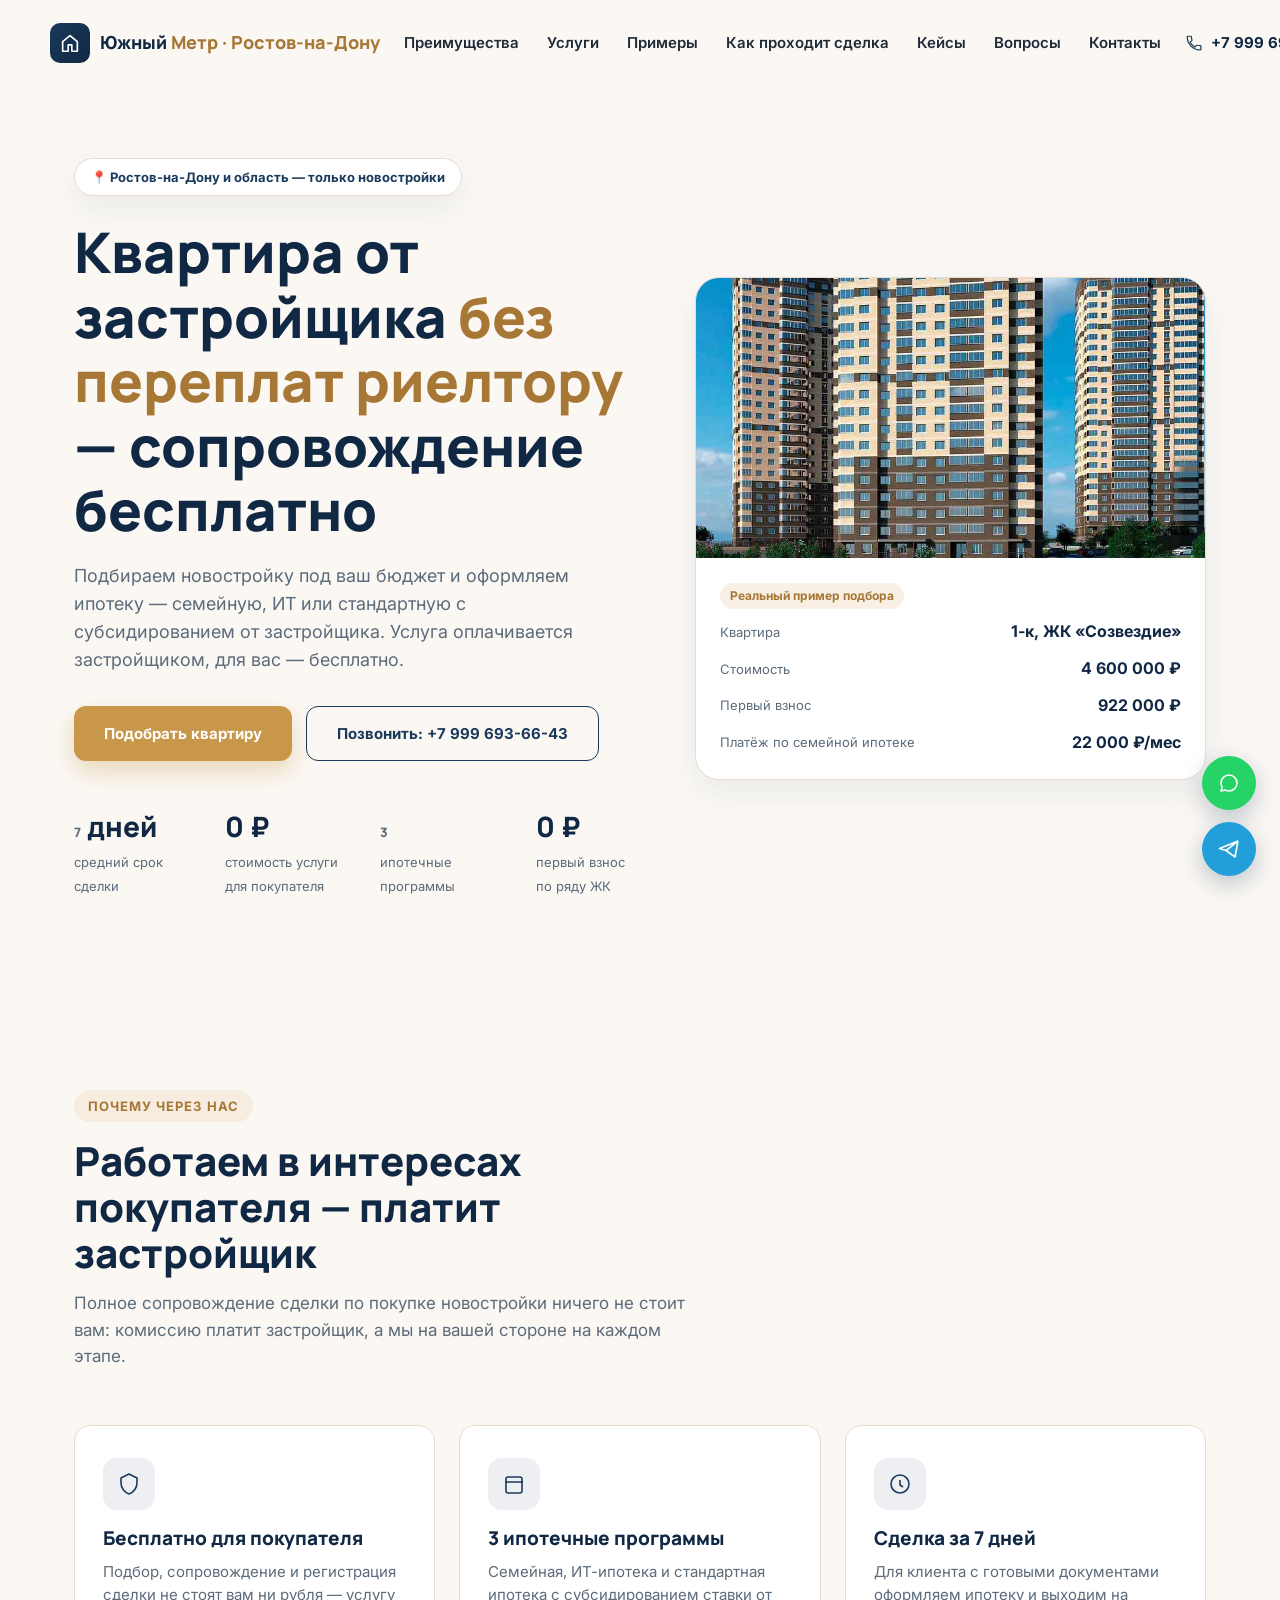
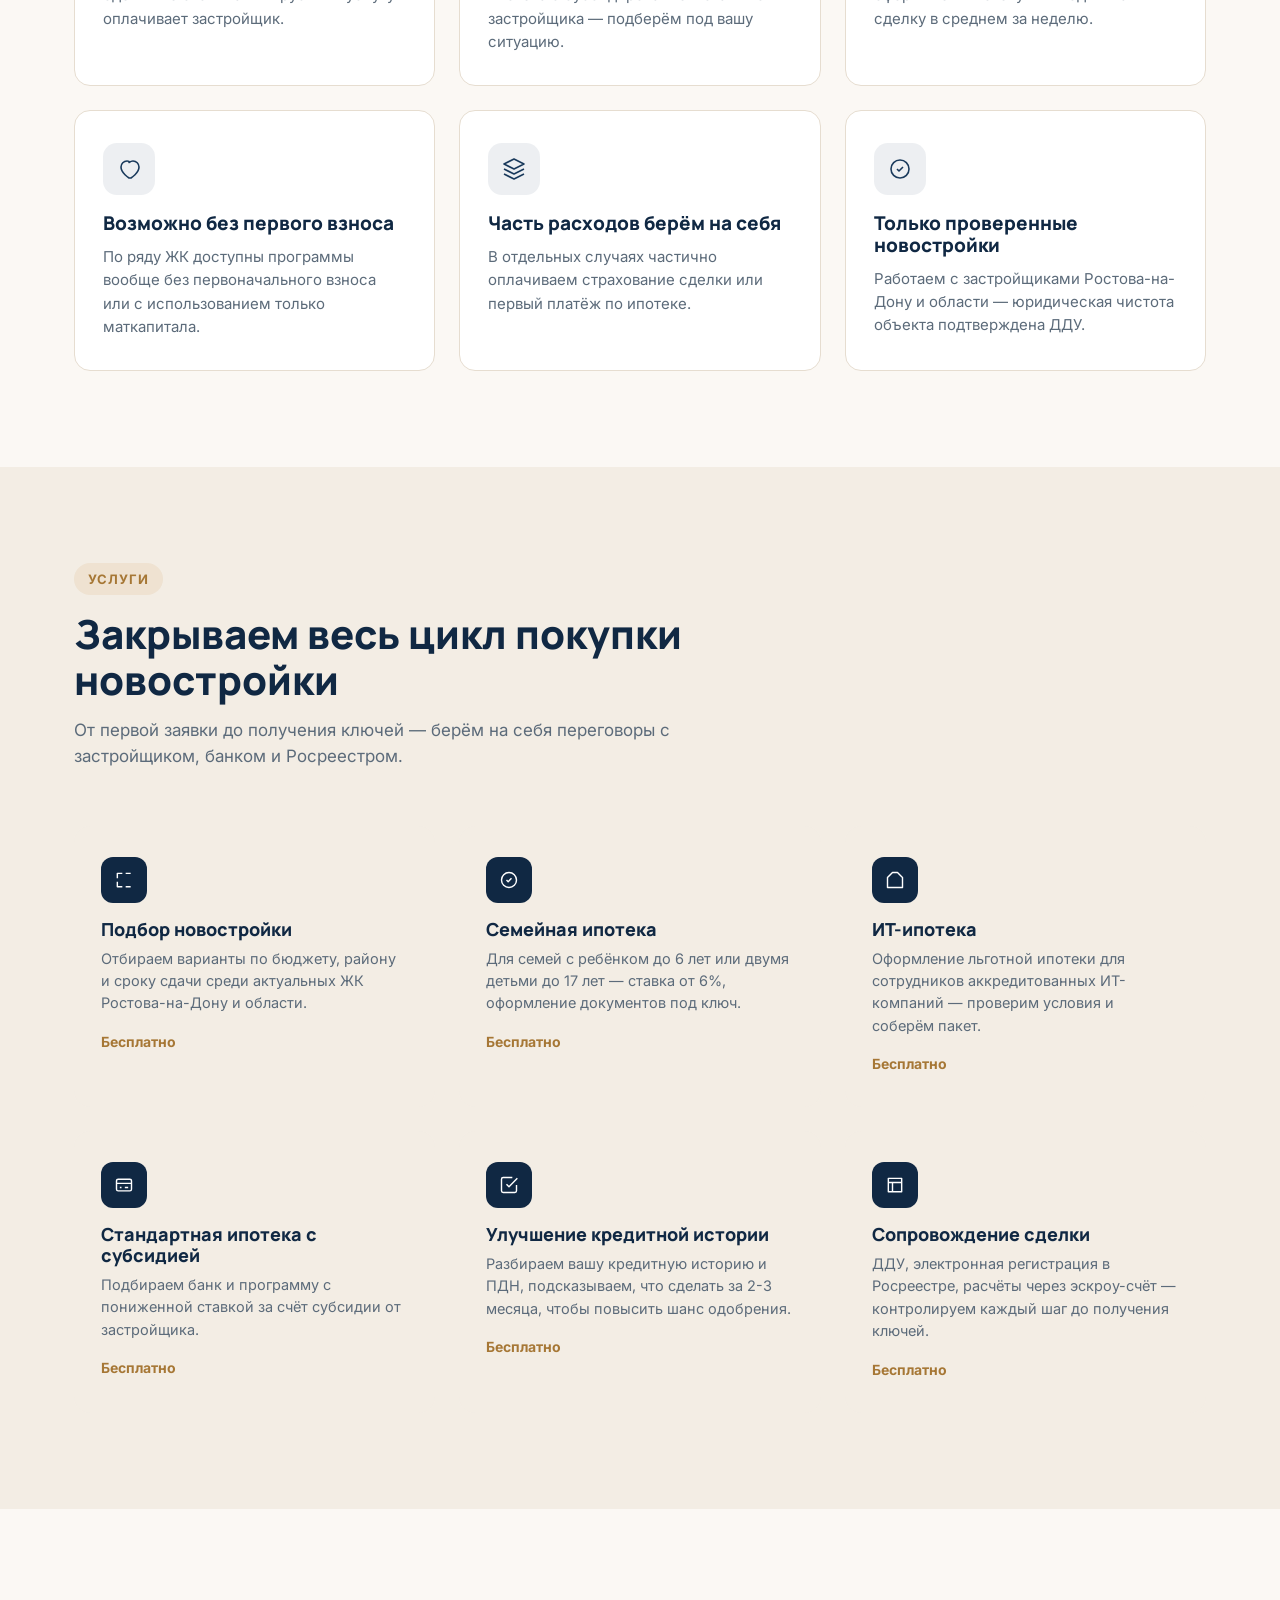
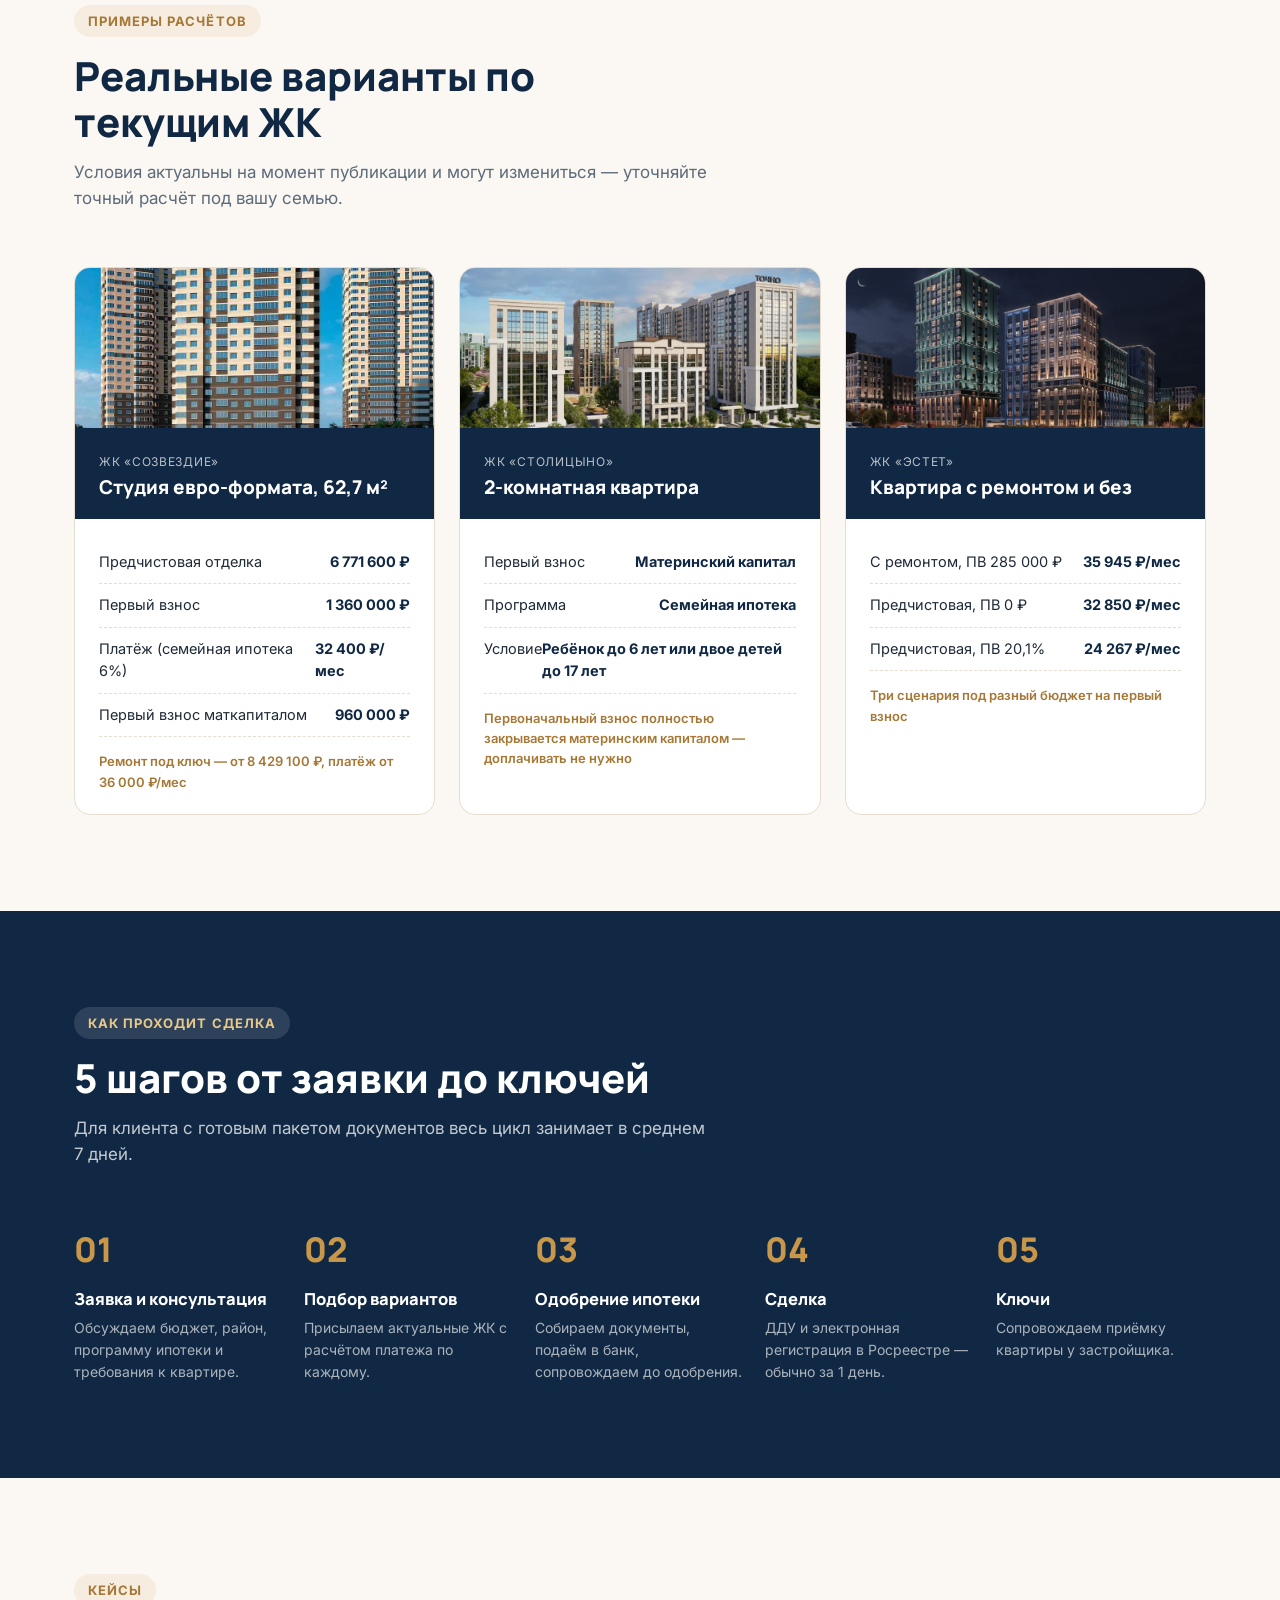
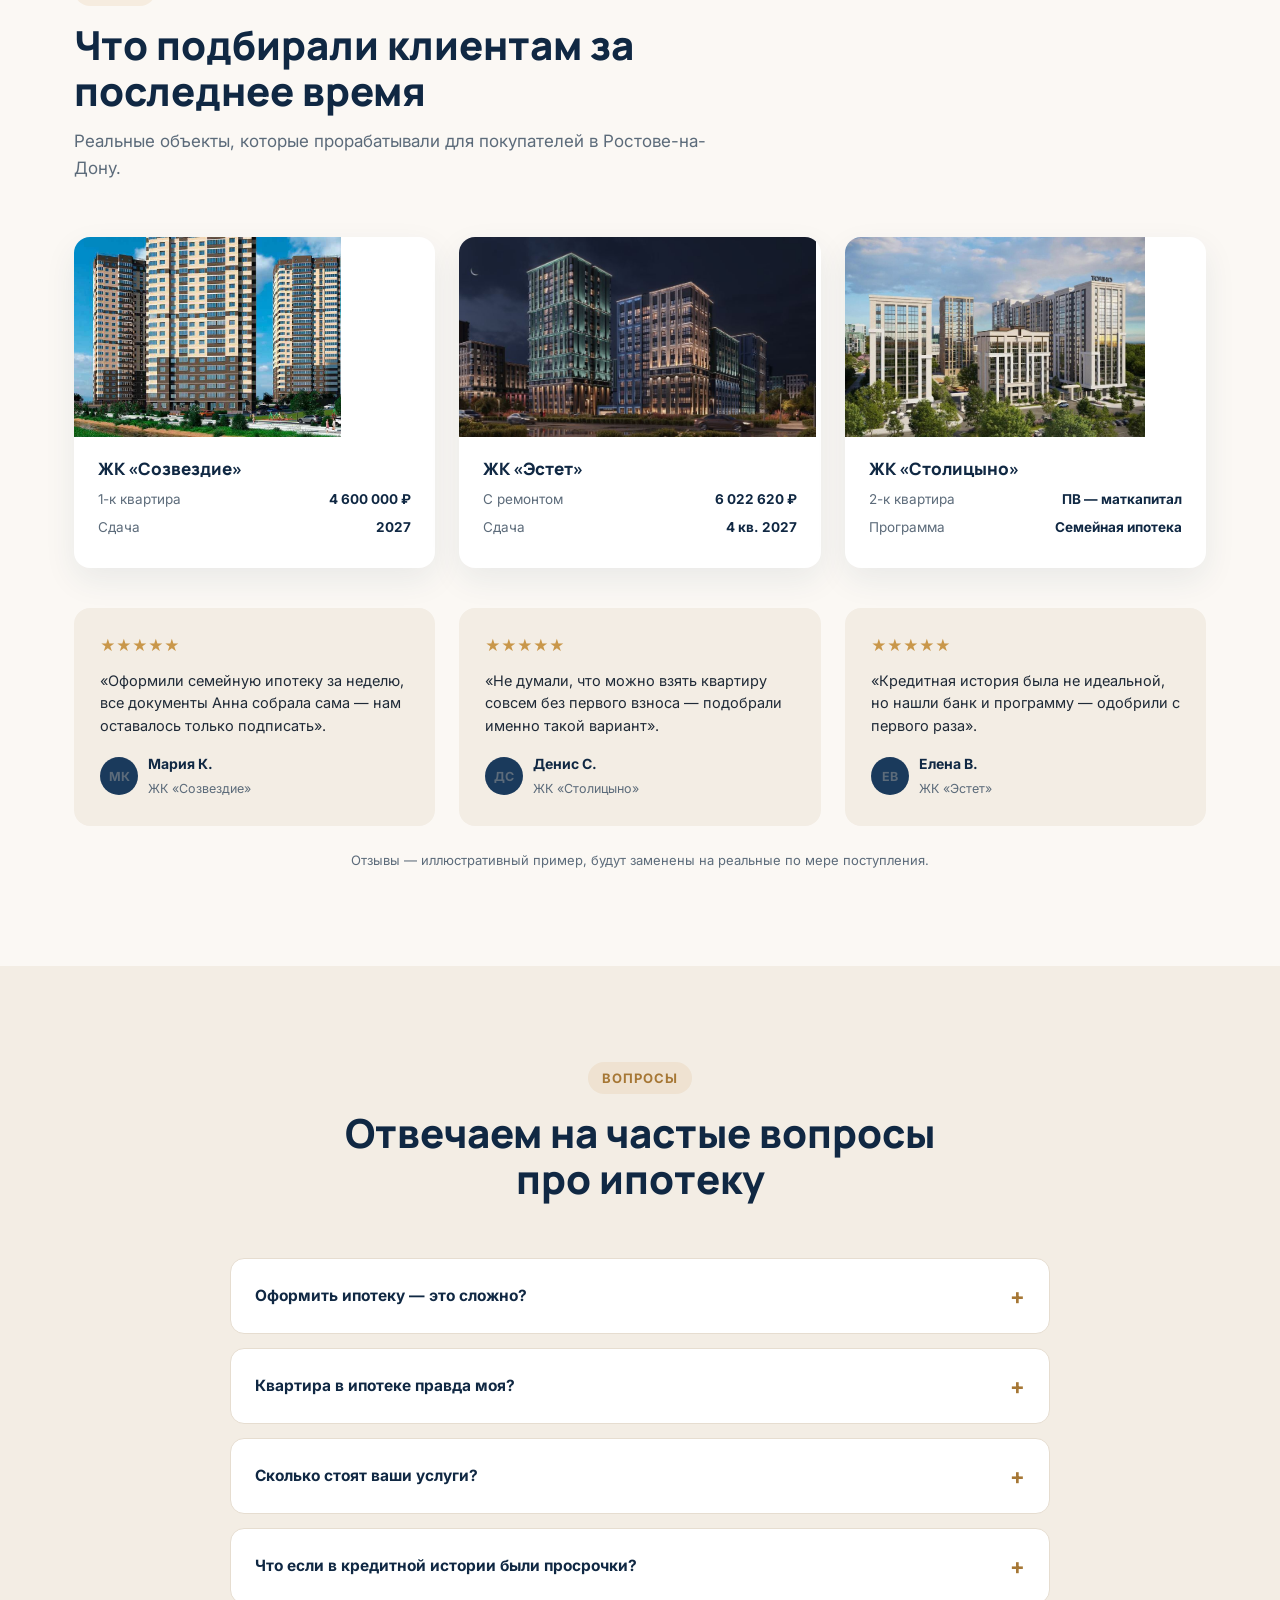
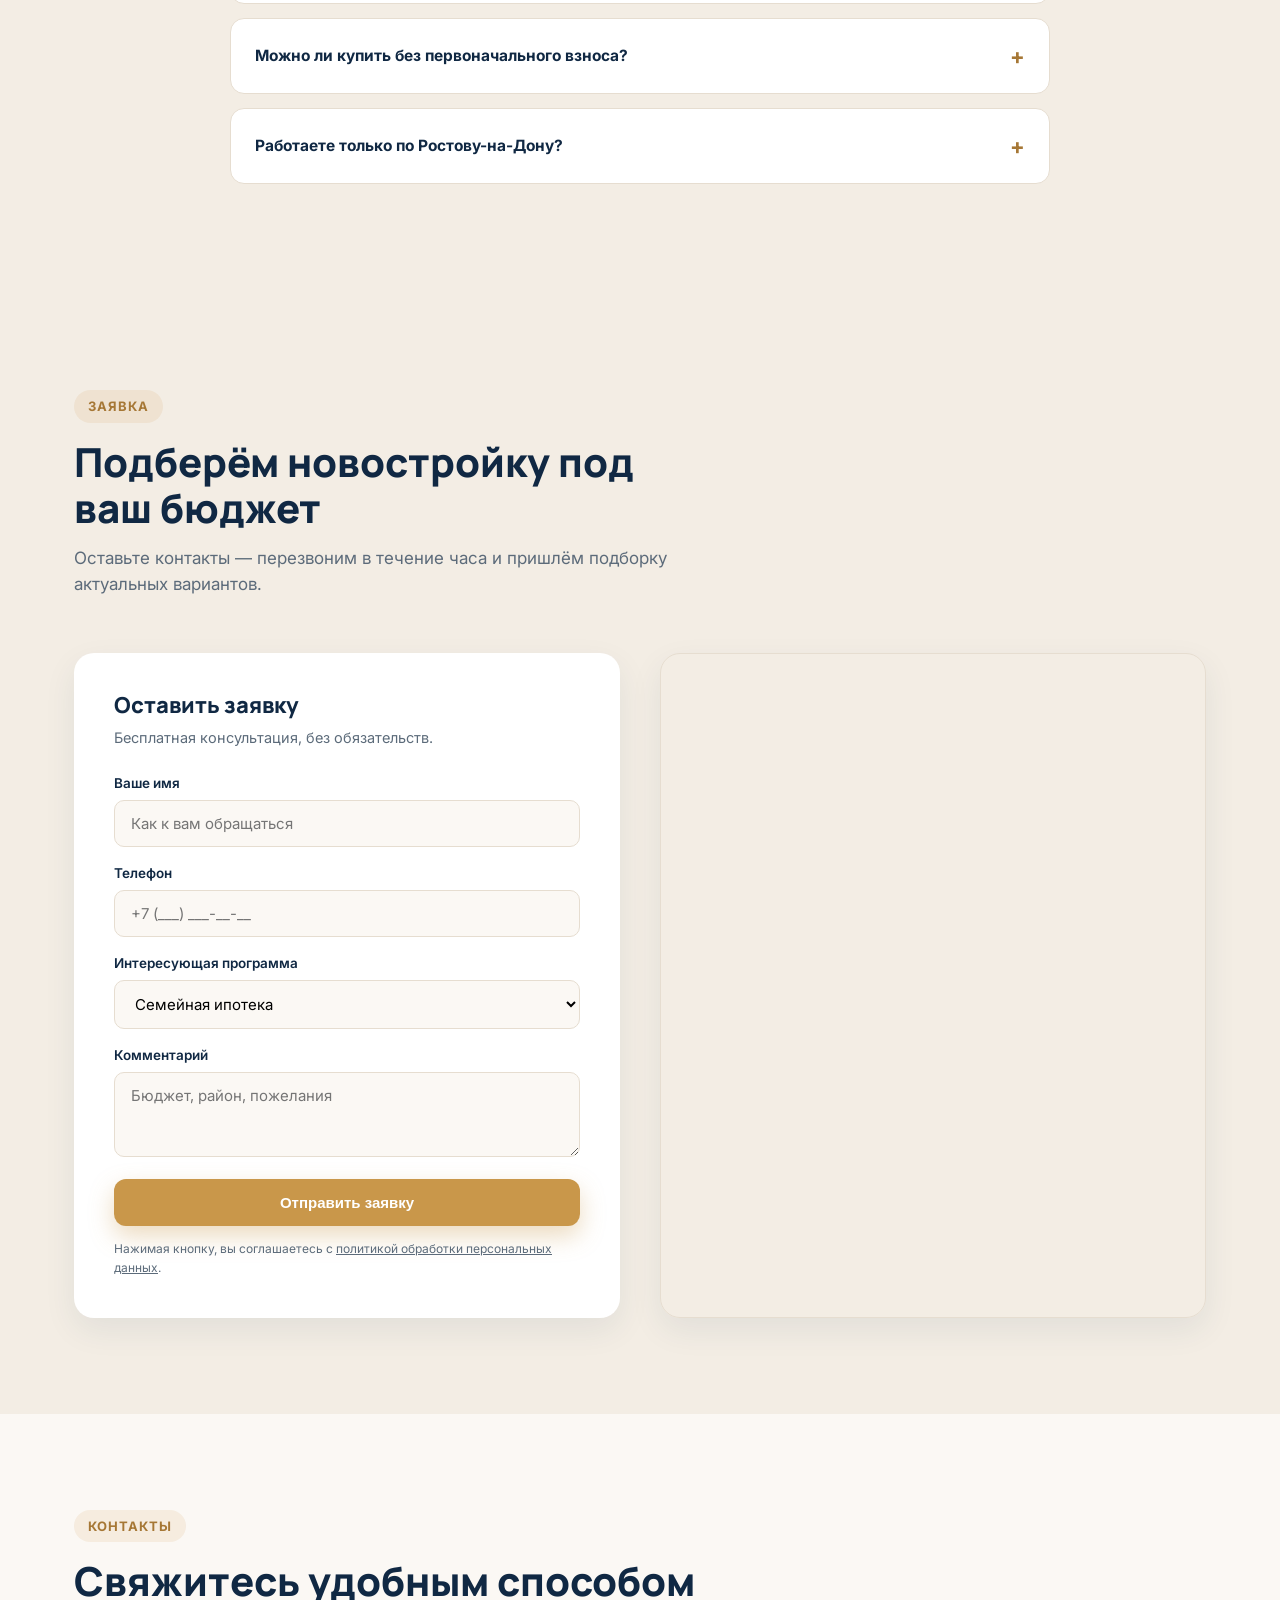
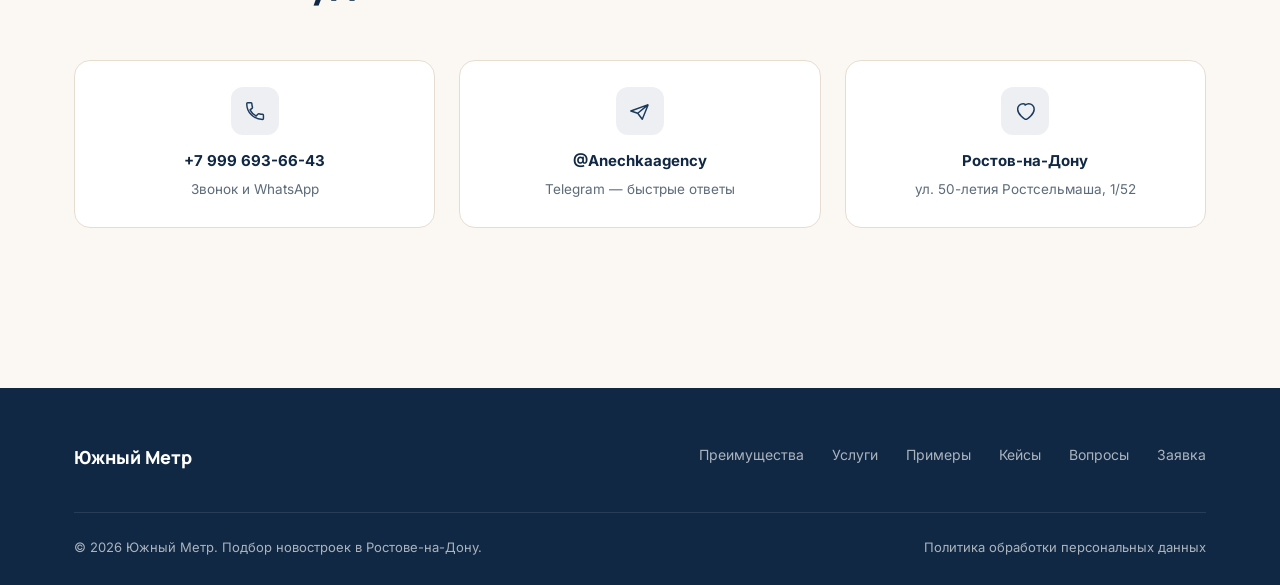
==== commit a614e5bb: "update: real ЖК photos + fix Столицыно maternal capital offer" ====
--- a/index.html
+++ b/index.html
@@ -61,10 +61,10 @@
         </div>
       </div>
       <div class="hero__card">
-        <img src="https://loremflickr.com/640/420/newbuilding,apartment,rostov?lock=1" alt="Новостройка в Ростове-на-Дону">
+        <img src="img/sozvezdie.jpg" alt="ЖК «Созвездие», Ростов-на-Дону">
         <div class="hero__card-body">
           <span class="hero__card-tag">Реальный пример подбора</span>
-          <div class="hero__card-row"><span class="label">Квартира</span><span class="value">1-к, ЖК у Старого Аэропорта</span></div>
+          <div class="hero__card-row"><span class="label">Квартира</span><span class="value">1-к, ЖК «Созвездие»</span></div>
           <div class="hero__card-row"><span class="label">Стоимость</span><span class="value">4 600 000 ₽</span></div>
           <div class="hero__card-row"><span class="label">Первый взнос</span><span class="value">922 000 ₽</span></div>
           <div class="hero__card-row"><span class="label">Платёж по семейной ипотеке</span><span class="value">22 000 ₽/мес</span></div>
@@ -175,7 +175,8 @@
       </div>
       <div class="calc-grid">
         <div class="calc">
-          <div class="calc__head"><span>Северный микрорайон</span><h3>Студия евро-формата, 62,7 м²</h3></div>
+          <img class="calc__img" src="img/sozvezdie.jpg" alt="ЖК «Созвездие», Ростов-на-Дону">
+          <div class="calc__head"><span>ЖК «Созвездие»</span><h3>Студия евро-формата, 62,7 м²</h3></div>
           <div class="calc__body">
             <div class="calc__row"><span>Предчистовая отделка</span><b>6 771 600 ₽</b></div>
             <div class="calc__row"><span>Первый взнос</span><b>1 360 000 ₽</b></div>
@@ -185,16 +186,18 @@
           </div>
         </div>
         <div class="calc">
+          <img class="calc__img" src="img/stolitsyno.jpg" alt="ЖК «Столицыно», Ростов-на-Дону">
           <div class="calc__head"><span>ЖК «Столицыно»</span><h3>2-комнатная квартира</h3></div>
           <div class="calc__body">
-            <div class="calc__row"><span>Первый взнос</span><b>0 ₽</b></div>
+            <div class="calc__row"><span>Первый взнос</span><b>Материнский капитал</b></div>
             <div class="calc__row"><span>Программа</span><b>Семейная ипотека</b></div>
             <div class="calc__row"><span>Условие</span><b>Ребёнок до 6 лет или двое детей до 17 лет</b></div>
-            <div class="calc__note">Редкое предложение без первоначального взноса</div>
+            <div class="calc__note">Первоначальный взнос полностью закрывается материнским капиталом — доплачивать не нужно</div>
           </div>
         </div>
         <div class="calc">
-          <div class="calc__head"><span>Новостройка, предчистовая</span><h3>Квартира с ремонтом и без</h3></div>
+          <img class="calc__img" src="img/estet.jpg" alt="ЖК «Эстет», Ростов-на-Дону">
+          <div class="calc__head"><span>ЖК «Эстет»</span><h3>Квартира с ремонтом и без</h3></div>
           <div class="calc__body">
             <div class="calc__row"><span>С ремонтом, ПВ 285 000 ₽</span><b>35 945 ₽/мес</b></div>
             <div class="calc__row"><span>Предчистовая, ПВ 0 ₽</span><b>32 850 ₽/мес</b></div>
@@ -234,26 +237,26 @@
       </div>
       <div class="objects-grid">
         <div class="object">
-          <img src="https://loremflickr.com/480/320/apartment,building,city?lock=11" alt="ЖК у Старого Аэропорта">
+          <img src="img/sozvezdie.jpg" alt="ЖК «Созвездие», Ростов-на-Дону">
           <div class="object__body">
-            <h3>Район Старого Аэропорта</h3>
+            <h3>ЖК «Созвездие»</h3>
             <div class="object__meta"><span>1-к квартира</span><b>4 600 000 ₽</b></div>
             <div class="object__meta"><span>Сдача</span><b>2027</b></div>
           </div>
         </div>
         <div class="object">
-          <img src="https://loremflickr.com/480/320/apartment,newbuilding?lock=12" alt="Северный микрорайон Ростова">
+          <img src="img/estet.jpg" alt="ЖК «Эстет», Ростов-на-Дону">
           <div class="object__body">
-            <h3>Северный микрорайон</h3>
+            <h3>ЖК «Эстет»</h3>
             <div class="object__meta"><span>С ремонтом</span><b>6 022 620 ₽</b></div>
             <div class="object__meta"><span>Сдача</span><b>4 кв. 2027</b></div>
           </div>
         </div>
         <div class="object">
-          <img src="https://loremflickr.com/480/320/apartment,interior,modern?lock=13" alt="ЖК Столицыно Ростов">
+          <img src="img/stolitsyno.jpg" alt="ЖК «Столицыно», Ростов-на-Дону">
           <div class="object__body">
             <h3>ЖК «Столицыно»</h3>
-            <div class="object__meta"><span>2-к квартира</span><b>Без ПВ</b></div>
+            <div class="object__meta"><span>2-к квартира</span><b>ПВ — маткапитал</b></div>
             <div class="object__meta"><span>Программа</span><b>Семейная ипотека</b></div>
           </div>
         </div>
@@ -262,7 +265,7 @@
         <div class="review">
           <div class="review__stars">★★★★★</div>
           <p>«Оформили семейную ипотеку за неделю, все документы Анна собрала сама — нам оставалось только подписать».</p>
-          <div class="review__author"><span class="review__avatar">МК</span><div><b>Мария К.</b><span>ЖК на Северном</span></div></div>
+          <div class="review__author"><span class="review__avatar">МК</span><div><b>Мария К.</b><span>ЖК «Созвездие»</span></div></div>
         </div>
         <div class="review">
           <div class="review__stars">★★★★★</div>
@@ -272,7 +275,7 @@
         <div class="review">
           <div class="review__stars">★★★★★</div>
           <p>«Кредитная история была не идеальной, но нашли банк и программу — одобрили с первого раза».</p>
-          <div class="review__author"><span class="review__avatar">ЕВ</span><div><b>Елена В.</b><span>Старый Аэропорт</span></div></div>
+          <div class="review__author"><span class="review__avatar">ЕВ</span><div><b>Елена В.</b><span>ЖК «Эстет»</span></div></div>
         </div>
       </div>
       <p style="text-align:center; font-size:13px; color:var(--clr-text-muted); margin-top:24px;">Отзывы — иллюстративный пример, будут заменены на реальные по мере поступления.</p>
--- a/styles.css
+++ b/styles.css
@@ -64,6 +64,9 @@
 .btn--outline { background: transparent; color: var(--clr-navy); border: 1.5px solid var(--clr-navy); }
 .btn--outline:hover { background: var(--clr-navy); color: #fff; }
 .btn--block { width: 100%; }
+.btn--ghost { background: transparent; border: 1.5px solid var(--clr-border); color: var(--clr-text); }
+.btn--ghost:hover { border-color: var(--clr-gold); }
+.btn--sm { padding: 10px 18px; font-size: 14px; }
 
 /* ===== HEADER ===== */
 .header {
@@ -173,6 +176,7 @@
   overflow: hidden; opacity: 0; transform: translateY(16px); transition: opacity 0.5s ease, transform 0.5s ease;
 }
 .calc.is-visible { opacity: 1; transform: none; }
+.calc__img { width: 100%; height: 160px; object-fit: cover; display: block; }
 .calc__head { background: var(--clr-navy-dark); color: #fff; padding: 20px 24px; }
 .calc__head span { font-size: 12px; text-transform: uppercase; letter-spacing: 0.06em; opacity: 0.7; }
 .calc__head h3 { color: #fff; font-size: 19px; margin-top: 4px; }
@@ -325,3 +329,44 @@
 @media (max-width: 380px) {
   .logo__text .suffix { display: none; }
 }
+
+/* ===== DOC PAGES (materials, scripts, presentation, outreach) ===== */
+.doc-header { position: sticky; top: 0; z-index: 100; background: rgba(251,248,244,0.92); backdrop-filter: blur(12px); border-bottom: 1px solid var(--clr-border); }
+.doc-bar { display: flex; align-items: center; justify-content: space-between; gap: 24px; height: 76px; }
+.doc-bar__actions { display: flex; align-items: center; gap: 14px; }
+.doc-hero { padding: 56px 0 32px; }
+.doc-hero .section__tag { margin-bottom: 16px; }
+.doc-hero h1 { font-size: clamp(28px, 3.6vw, 38px); margin-bottom: 16px; }
+.doc-hero p { color: var(--clr-text-muted); font-size: 16px; max-width: 640px; }
+.doc-section { padding: 0 0 70px; }
+.doc-section h2 { font-size: 22px; margin: 0 0 18px; }
+.doc-section h2:not(:first-child) { margin-top: 44px; }
+
+.script-block { background: var(--clr-surface); border: 1px solid var(--clr-border); border-radius: var(--radius); padding: 24px 26px; margin-bottom: 16px; }
+.script-block h3 { font-size: 16px; margin-bottom: 12px; color: var(--clr-gold-dark); font-family: var(--font-head); }
+.script-block p { color: var(--clr-text); font-size: 14.5px; margin-bottom: 10px; }
+.script-block p:last-child { margin-bottom: 0; }
+.script-block .who { color: var(--clr-text-muted); font-weight: 600; }
+
+.material-grid { display: grid; grid-template-columns: repeat(3, 1fr); gap: 24px; margin-top: 8px; }
+.material-card { background: var(--clr-surface); border: 1px solid var(--clr-border); border-radius: var(--radius); padding: 28px; display: flex; flex-direction: column; gap: 14px; }
+.material-card__icon { margin-bottom: 4px; }
+.material-card h3 { font-size: 18px; }
+.material-card p { color: var(--clr-text-muted); font-size: 14px; flex-grow: 1; }
+
+.calc-box { background: var(--clr-surface); border: 1px solid var(--clr-border); border-radius: var(--radius); padding: 26px; margin-bottom: 16px; }
+.calc-box h3 { font-size: 16px; margin-bottom: 14px; color: var(--clr-navy-dark); }
+.calc-row { display: flex; justify-content: space-between; padding: 10px 0; border-bottom: 1px solid var(--clr-border); font-size: 14px; color: var(--clr-text-muted); }
+.calc-row:last-child { border-bottom: none; }
+.calc-row b { color: var(--clr-text); }
+.calc-total { display: flex; justify-content: space-between; padding-top: 14px; font-size: 16px; font-weight: 700; }
+.calc-total b { color: var(--clr-gold-dark); }
+
+.usp-grid { display: grid; grid-template-columns: repeat(3, 1fr); gap: 20px; margin-bottom: 8px; }
+.usp { background: var(--clr-surface); border: 1px solid var(--clr-border); border-radius: var(--radius); padding: 22px; text-align: center; }
+.usp__num { font-family: var(--font-head); font-size: 26px; color: var(--clr-gold-dark); font-weight: 700; display: block; margin-bottom: 8px; }
+.usp p { color: var(--clr-text-muted); font-size: 13.5px; }
+
+@media (max-width: 900px) {
+  .material-grid, .usp-grid { grid-template-columns: 1fr; }
+}
